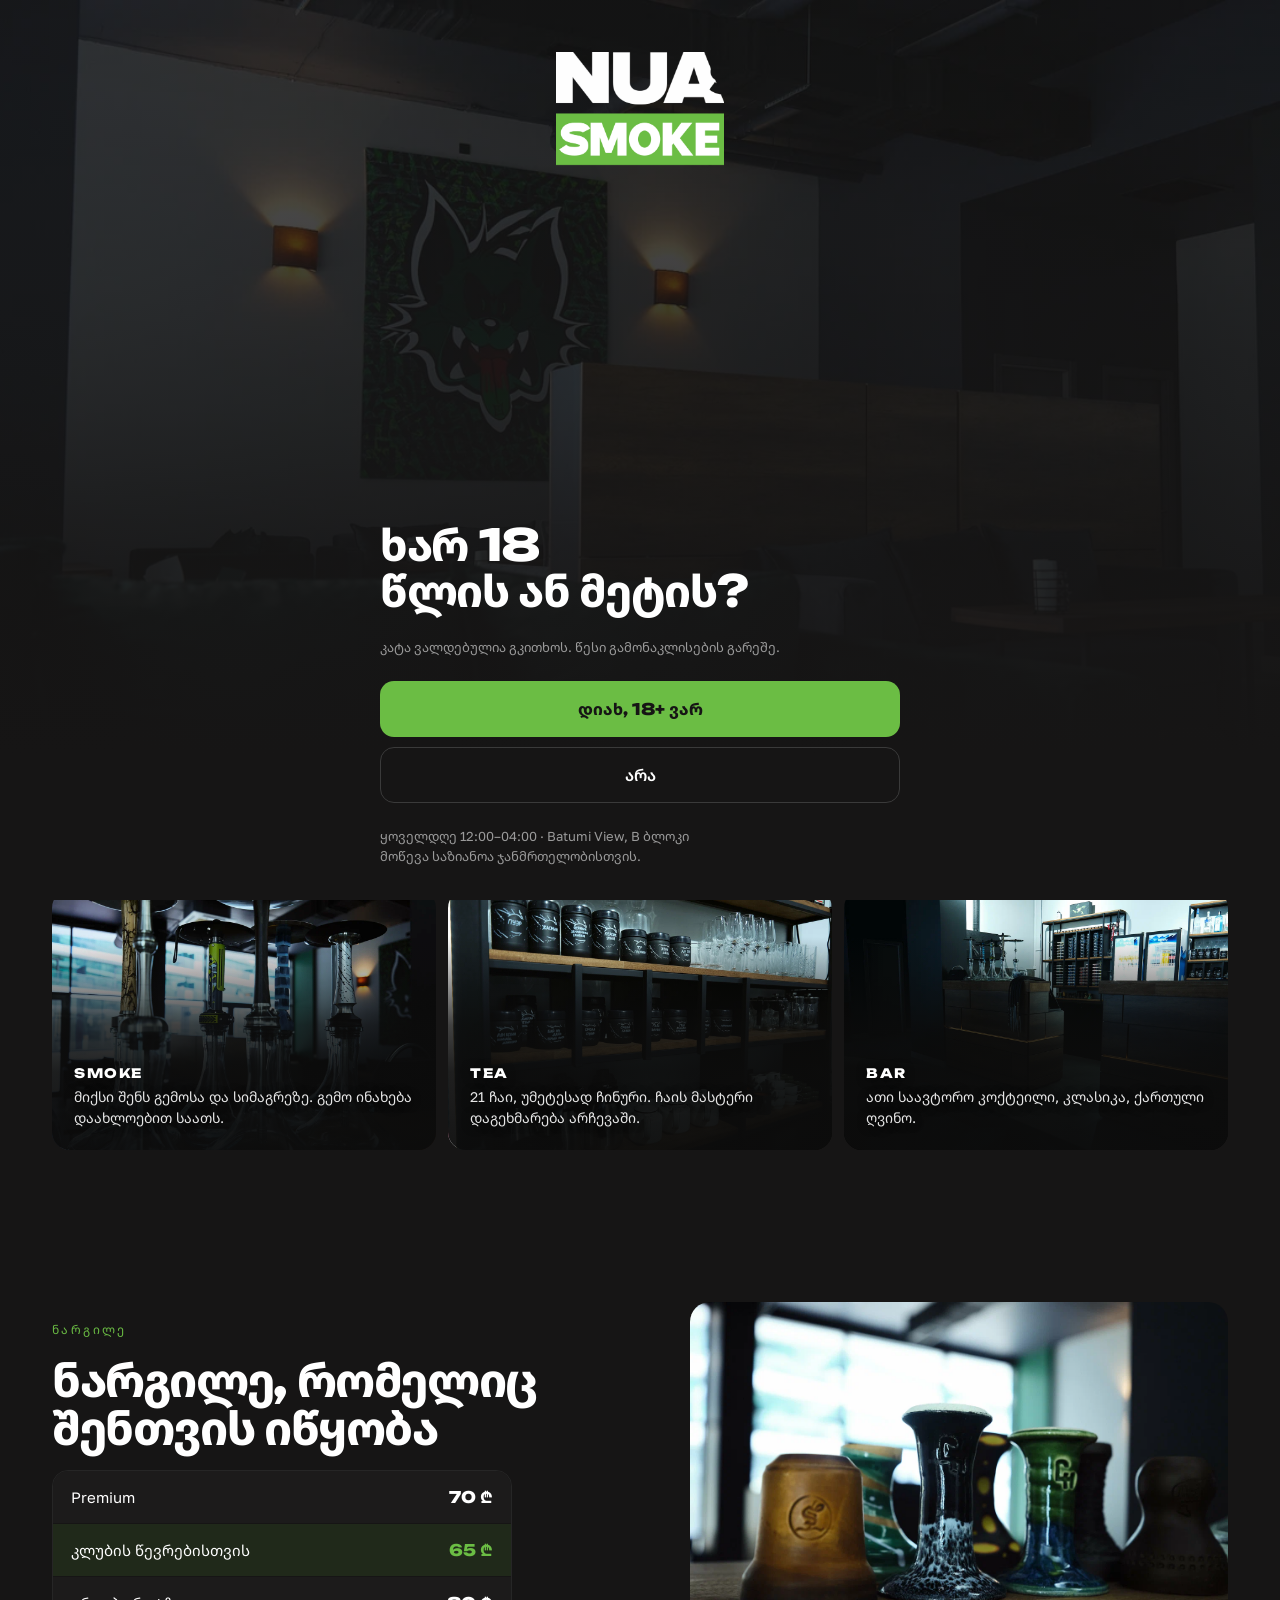
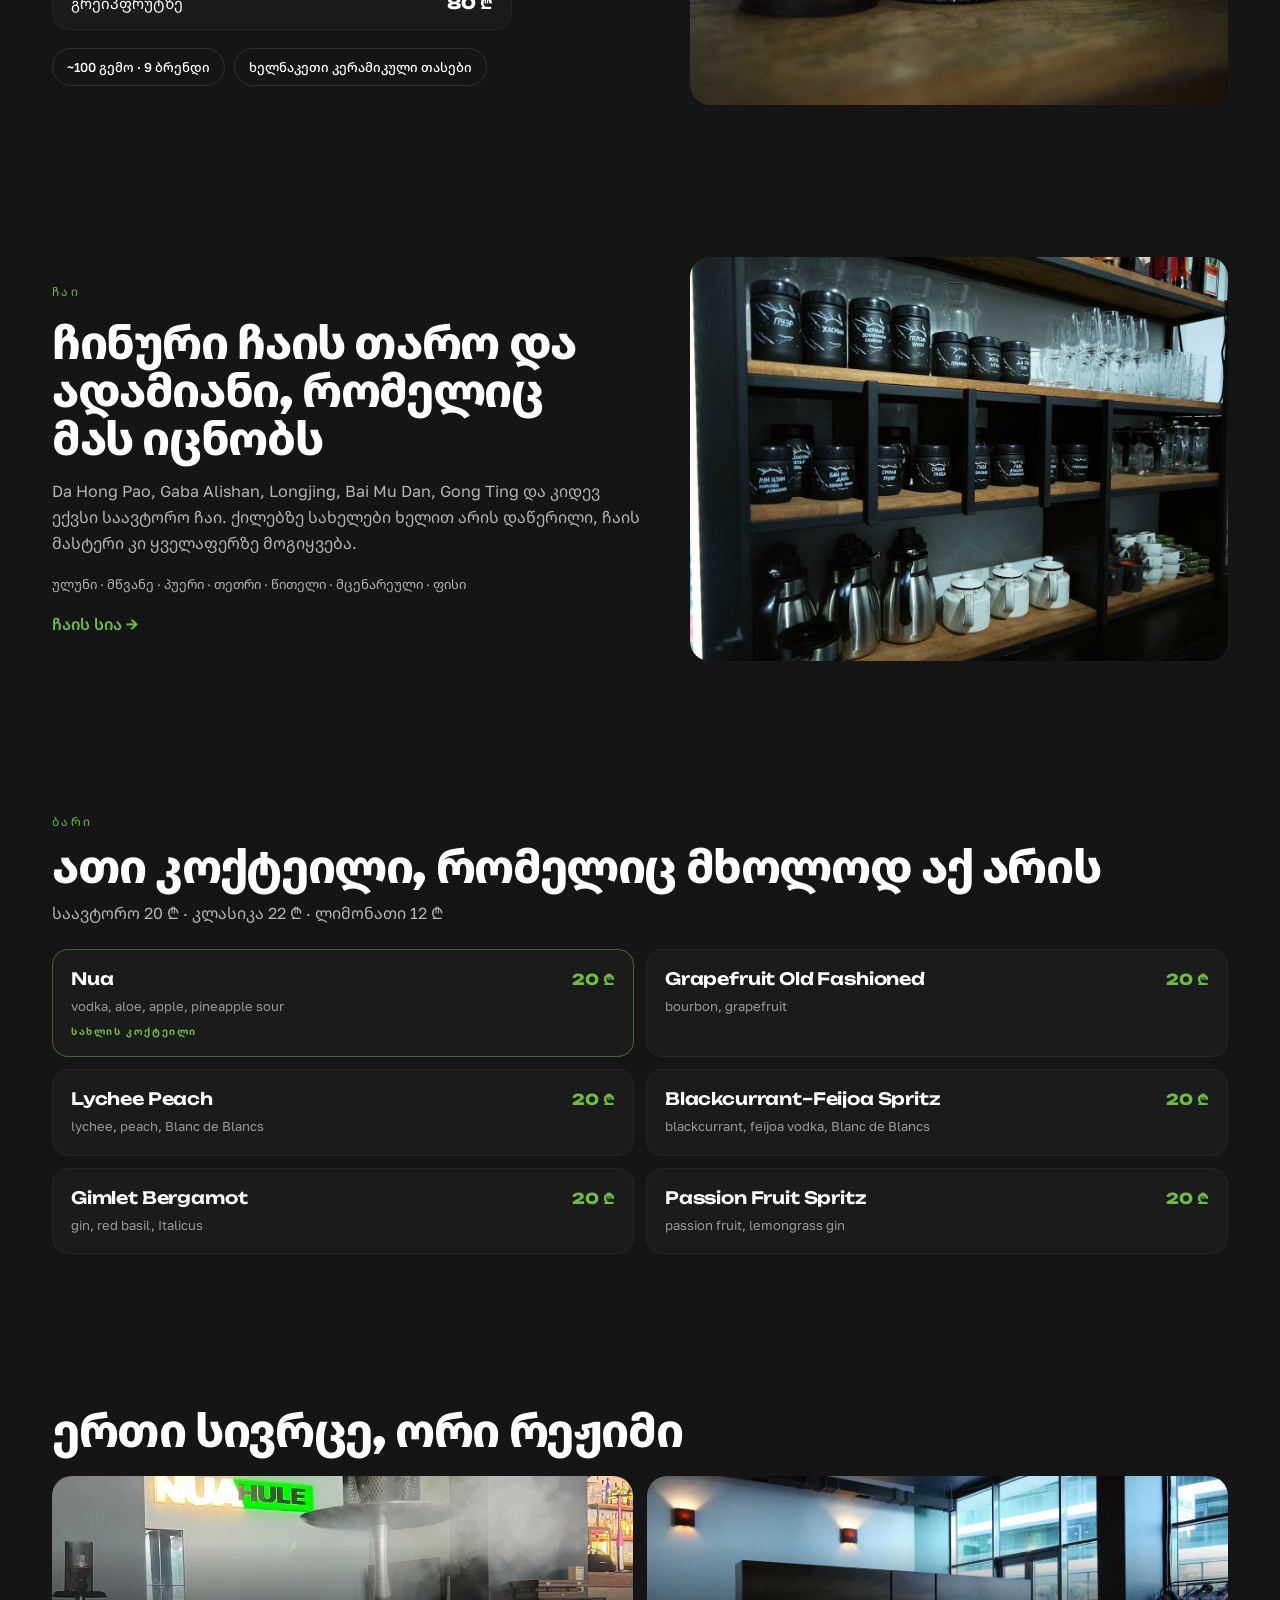
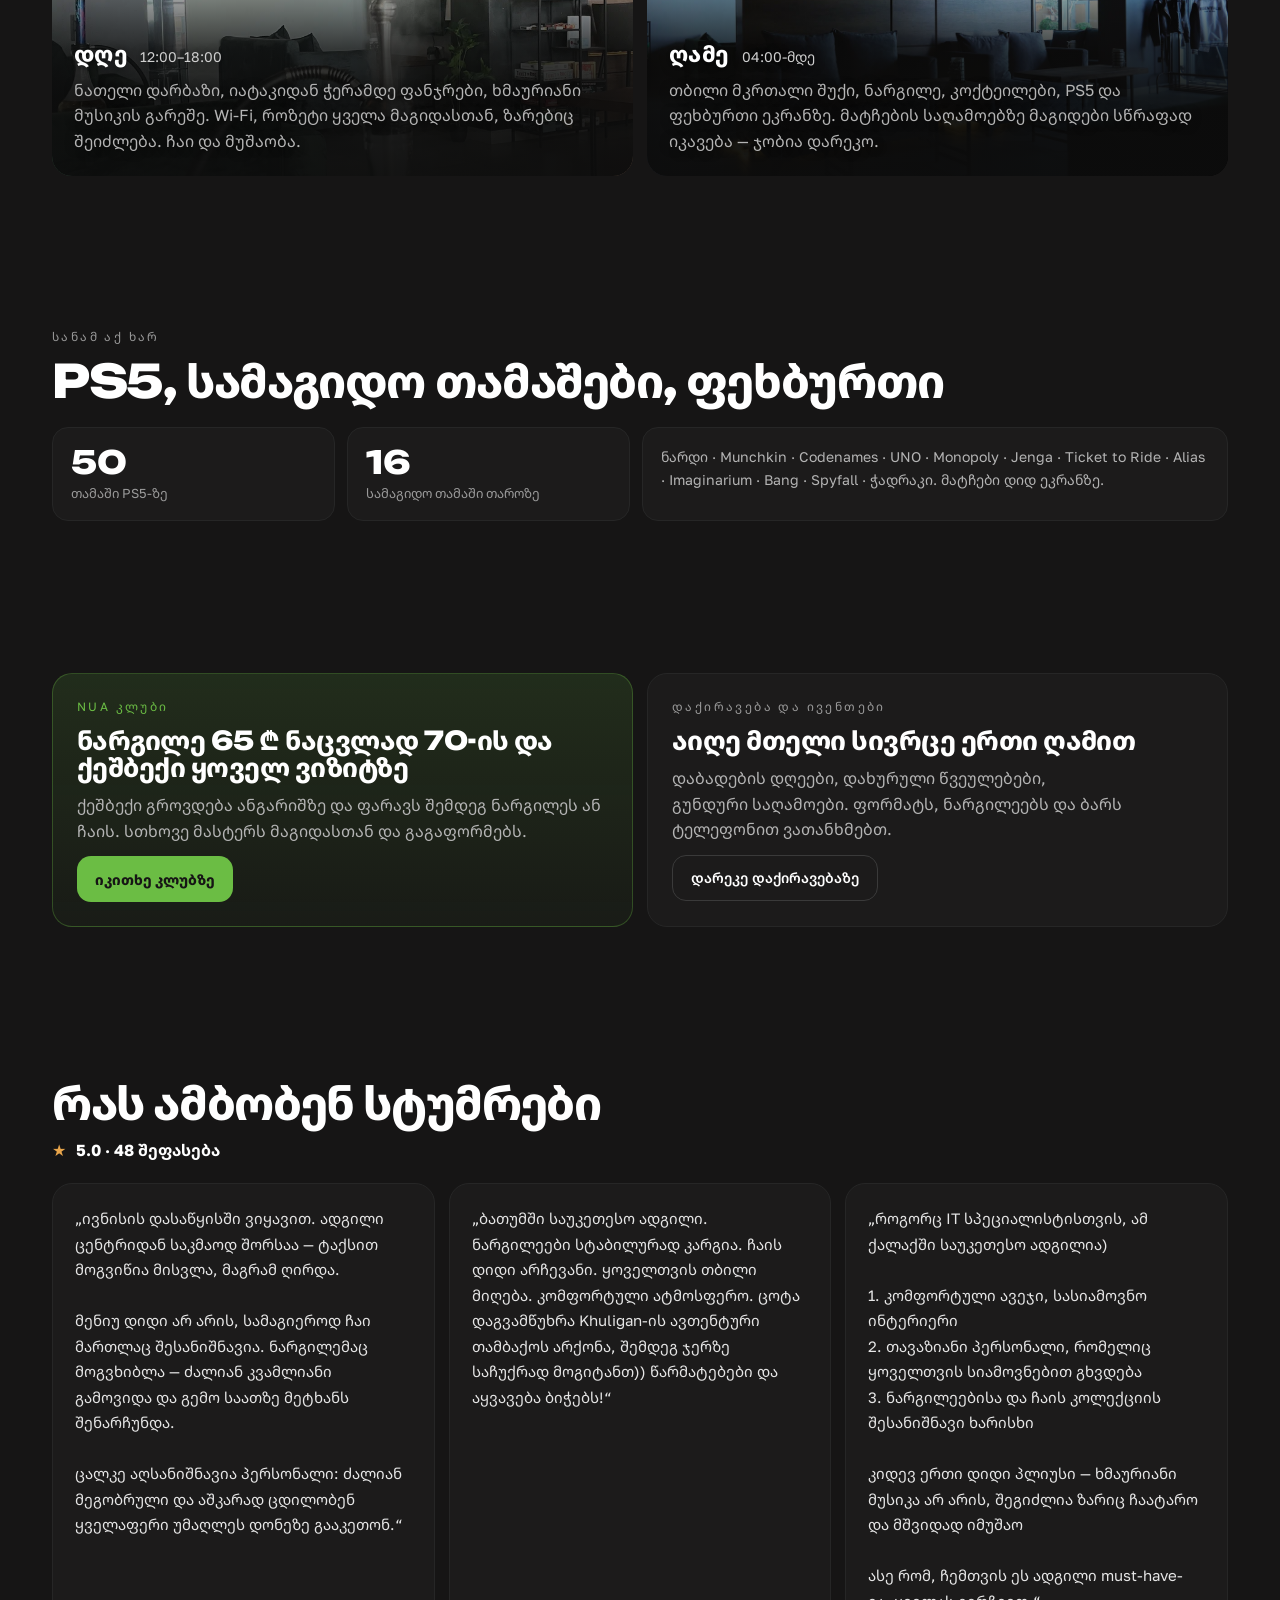
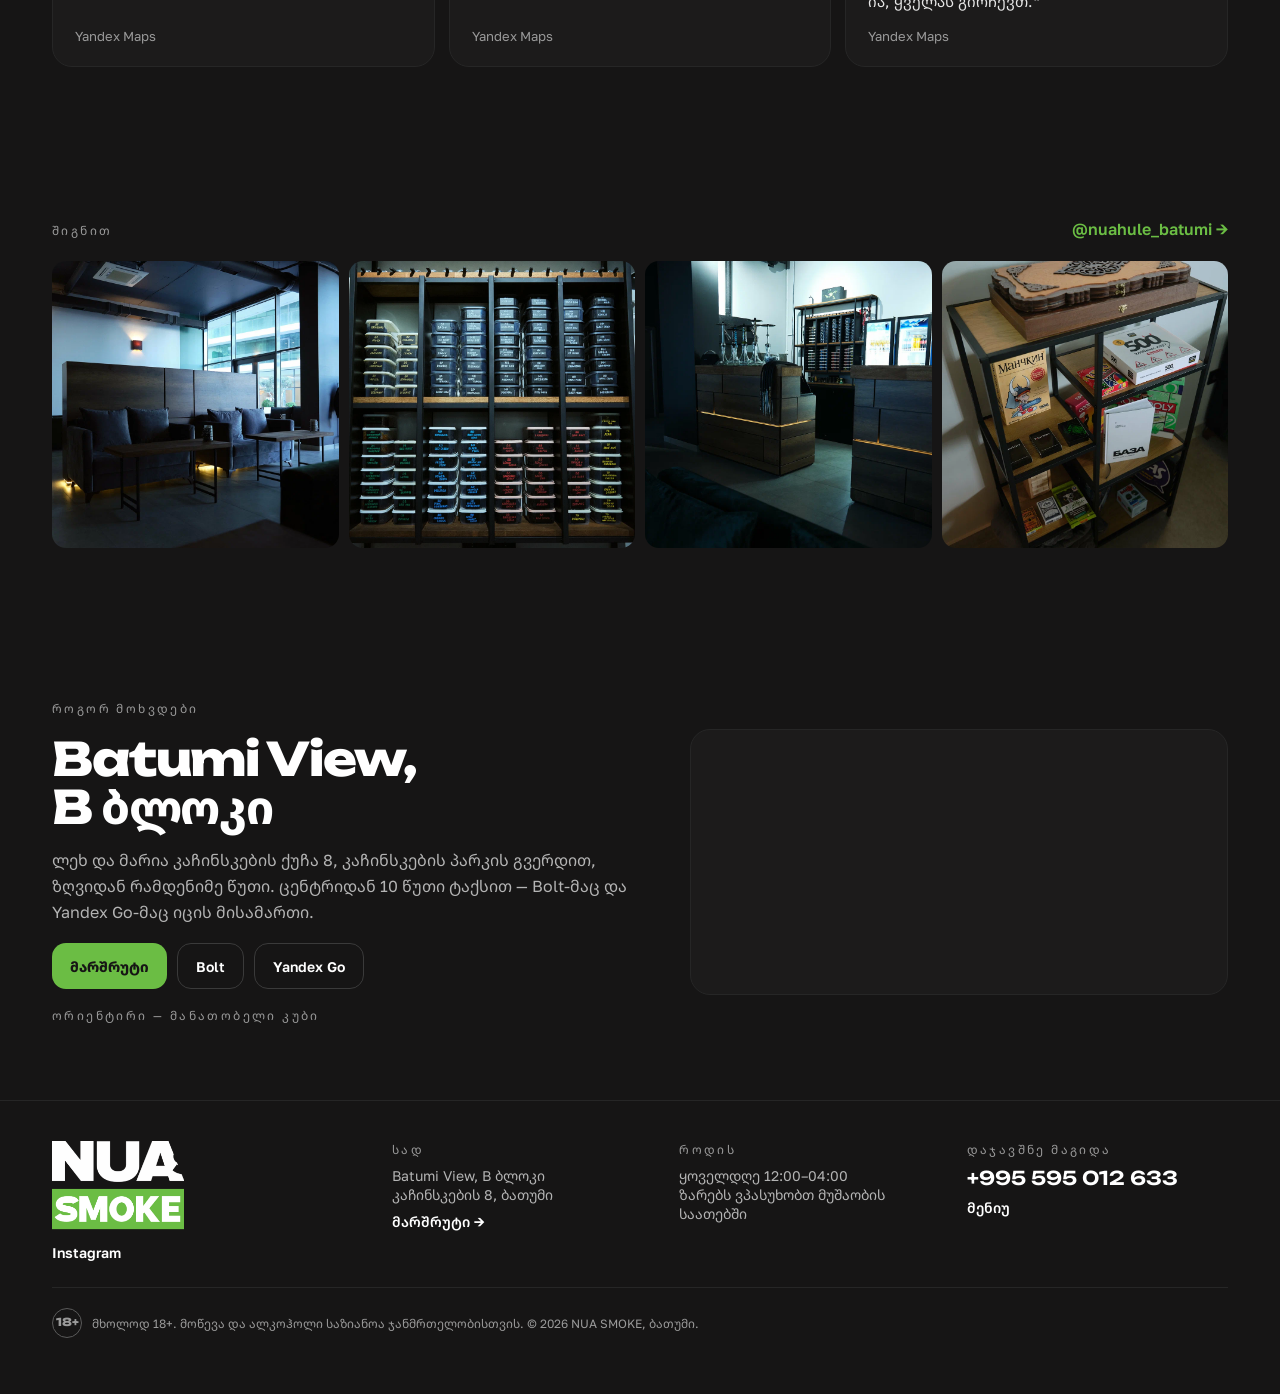
==== ka/index.html @ b9798af2 "NUA SMOKE: бриф, логотип и статический сайт - brief/: бриф для Claude Design (заведение, меню, рефер" ====
<!DOCTYPE html>
<html lang="ka">
<head>
<meta charset="utf-8">
<meta name="viewport" content="width=device-width,initial-scale=1">
<title>NUA SMOKE — ნარგილეს ლაუნჯი ბათუმში, ღიაა 4 საათამდე</title>
<meta name="description" content="ნარგილეს ლაუნჯი ბათუმში: მიქსი შენს გემოზე, 21 ჩინური ჩაი, ათი საავტორო კოქტეილი. ყოველდღე 12:00–04:00, Batumi View B ბლოკი.">
<link rel="canonical" href="https://REPLACE-WITH-YOUR-PAGES-URL/ka/">
<link rel="alternate" hreflang="en" href="https://REPLACE-WITH-YOUR-PAGES-URL/">
<link rel="alternate" hreflang="ru" href="https://REPLACE-WITH-YOUR-PAGES-URL/ru/">
<link rel="alternate" hreflang="ka" href="https://REPLACE-WITH-YOUR-PAGES-URL/ka/">
<meta property="og:title" content="NUA SMOKE — ნარგილეს ლაუნჯი ბათუმში, ღიაა 4 საათამდე">
<meta property="og:description" content="ნარგილეს ლაუნჯი ბათუმში: მიქსი შენს გემოზე, 21 ჩინური ჩაი, ათი საავტორო კოქტეილი. ყოველდღე 12:00–04:00, Batumi View B ბლოკი.">
<meta property="og:image" content="https://REPLACE-WITH-YOUR-PAGES-URL/assets/photos/01-hookahs-lineup.webp">
<meta property="og:type" content="website">
<meta name="theme-color" content="#161515">
<link rel="icon" href="../assets/logo/nua-n-monogram.svg">
<link rel="preconnect" href="https://fonts.googleapis.com">
<link rel="preconnect" href="https://fonts.gstatic.com" crossorigin>
<link href="https://fonts.googleapis.com/css2?family=Unbounded:wght@400;600;800&family=Golos+Text:wght@400;500;600;700&family=Noto+Sans+Georgian:wght@400;600;700&display=swap" rel="stylesheet">
<link rel="stylesheet" href="../assets/site.css">
</head>
<body><div class="gate" id="gate" role="dialog" aria-modal="true" aria-label="18+">
  <div class="gate__bg"><img src="../assets/photos/07-hall-cat-mascot.webp" alt=""></div>
  <div class="gate__top"><img src="../assets/logo/nua-smoke-stacked.png" alt="NUA SMOKE"></div>
  <div class="gate__in">
    <h2>ხარ 18<br>წლის ან მეტის?</h2>
    <div class="gate__note">კატა ვალდებულია გკითხოს. წესი გამონაკლისების გარეშე.</div>
    <div class="gate__btns">
      <button class="btn btn--go" id="gate-yes" type="button">დიახ, 18+ ვარ</button>
      <a class="btn btn--ghost" href="https://www.google.com/">არა</a>
    </div>
    <div class="gate__note">ყოველდღე 12:00–04:00 · Batumi View, B ბლოკი<br>მოწევა საზიანოა ჯანმრთელობისთვის.</div>
  </div>
</div><header class="hdr"><div class="hdr__in">
  <a href="#top"><img class="hdr__logo" src="../assets/logo/nua-smoke-horizontal.png" alt="NUA SMOKE"></a>
  <nav class="nav">
    <a href="#hookah">ნარგილე</a>
    <a href="#tea">ჩაი</a>
    <a href="#bar">ბარი</a>
    <a href="menu/">მენიუ</a>
    <a href="#contacts">კონტაქტი</a>
  </nav>
  <div class="row" style="gap:14px">
    <div class="lang"><a href="../" hreflang="en" class="">EN</a><a href="../ru/" hreflang="ru" class="">RU</a><a href="../ka/" hreflang="ka" class="is-on">KA</a></div>
    <a class="btn btn--go btn--sm hdr__call" href="tel:+995595012633">დარეკე და დაჯავშნე</a>
  </div>
</div></header>
<main id="top">
  <section class="hero">
    <div class="hero__media">
      <video src="../assets/video/smoke2_360p.mp4" poster="../assets/photos/01-hookahs-lineup.webp" autoplay muted loop playsinline aria-hidden="true"></video>
    </div>
    <div class="hero__in">
      <span class="badge"><span class="badge__star">★</span>5.0 Yandex Maps-სა და TripAdvisor-ზე · 48 შეფასება</span>
      <h1>სქელი კვამლი. ნამდვილი ჩაი.<br><span style="color:#6BBD44">ღიაა 4 საათამდე.</span></h1>
      <p class="hero__sub">ნარგილეს ლაუნჯი ბათუმში, ზღვიდან რამდენიმე წუთი. ყოველდღე 12:00–04:00 · Batumi View, B ბლოკი.</p>
      <div class="hero__cta">
        <a class="btn btn--go" href="tel:+995595012633">დარეკე და დაჯავშნე</a>
        <a class="tel-pill" href="tel:+995595012633">+995 595 012 633</a>
        <a class="btn btn--ghost" href="menu/">მენიუს ნახვა</a>
      </div>
    </div>
  </section>

  <section class="sect"><div class="wrap">
    <div class="sect__head"><div class="eyebrow">სამი მიზეზი, რომ ჩამოხვიდე</div></div>
    <div class="cards3">
      <a class="card-photo" href="menu/#hookah"><img src="../assets/photos/01-hookahs-lineup.webp" alt="Hookahs"><div class="card-photo__kicker">SMOKE</div><div class="card-photo__txt">მიქსი შენს გემოსა და სიმაგრეზე. გემო ინახება დაახლოებით საათს.</div></a>
      <a class="card-photo" href="menu/#tea"><img src="../assets/photos/05-tea-shelf.webp" alt="Tea shelf"><div class="card-photo__kicker">TEA</div><div class="card-photo__txt">21 ჩაი, უმეტესად ჩინური. ჩაის მასტერი დაგეხმარება არჩევაში.</div></a>
      <a class="card-photo" href="menu/#ck"><img src="../assets/photos/06-bar-counter.webp" alt="Bar"><div class="card-photo__kicker">BAR</div><div class="card-photo__txt">ათი საავტორო კოქტეილი, კლასიკა, ქართული ღვინო.</div></a>
    </div>
  </div></section>

  <section class="sect" id="hookah"><div class="wrap"><div class="split">
    <div class="stack" style="gap:18px">
      <div class="eyebrow eyebrow--green">ნარგილე</div>
      <h2>ნარგილე, რომელიც შენთვის იწყობა</h2>
      <div class="price">
        <div class="price__row"><span>Premium</span><span class="price__val">70 ₾</span></div>
        <div class="price__row price__row--hi"><span>კლუბის წევრებისთვის</span><span class="price__val">65 ₾</span></div>
        <div class="price__row"><span>გრეიპფრუტზე</span><span class="price__val">80 ₾</span></div>
      </div>
      <div class="facts"><span class="chip">~100 გემო · 9 ბრენდი</span><span class="chip">ხელნაკეთი კერამიკული თასები</span></div>
    </div>
    <div class="media"><img src="../assets/photos/04-bowls.webp" alt="Craft ceramic bowls"></div>
  </div></div></section>

  <section class="sect" id="tea"><div class="wrap"><div class="split split--flip">
    <div class="media"><img src="../assets/photos/05-tea-shelf.webp" alt="Chinese tea shelf"></div>
    <div class="stack" style="gap:18px">
      <div class="eyebrow eyebrow--green">ჩაი</div>
      <h2>ჩინური ჩაის თარო და ადამიანი, რომელიც მას იცნობს</h2>
      <p>Da Hong Pao, Gaba Alishan, Longjing, Bai Mu Dan, Gong Ting და კიდევ ექვსი საავტორო ჩაი. ქილებზე სახელები ხელით არის დაწერილი, ჩაის მასტერი კი ყველაფერზე მოგიყვება.</p>
      <div class="factline">ულუნი · მწვანე · პუერი · თეთრი · წითელი · მცენარეული · ფისი</div>
      <a href="menu/#tea" style="font-weight:600">ჩაის სია →</a>
    </div>
  </div></div></section>

  <section class="sect" id="bar"><div class="wrap">
    <div class="sect__head"><div class="eyebrow eyebrow--green">ბარი</div><h2>ათი კოქტეილი, რომელიც მხოლოდ აქ არის</h2><p>საავტორო 20 ₾ · კლასიკა 22 ₾ · ლიმონათი 12 ₾</p></div>
    <div class="cocktails">
    <div class="ck ck--hi">
      <div class="ck__top"><div class="ck__name">Nua</div><div class="ck__price">20 ₾</div></div>
      <div class="ck__mix">vodka, aloe, apple, pineapple sour</div><div class="ck__tag">სახლის კოქტეილი</div>
    </div>
    <div class="ck">
      <div class="ck__top"><div class="ck__name">Grapefruit Old Fashioned</div><div class="ck__price">20 ₾</div></div>
      <div class="ck__mix">bourbon, grapefruit</div>
    </div>
    <div class="ck">
      <div class="ck__top"><div class="ck__name">Lychee Peach</div><div class="ck__price">20 ₾</div></div>
      <div class="ck__mix">lychee, peach, Blanc de Blancs</div>
    </div>
    <div class="ck">
      <div class="ck__top"><div class="ck__name">Blackcurrant–Feijoa Spritz</div><div class="ck__price">20 ₾</div></div>
      <div class="ck__mix">blackcurrant, feijoa vodka, Blanc de Blancs</div>
    </div>
    <div class="ck">
      <div class="ck__top"><div class="ck__name">Gimlet Bergamot</div><div class="ck__price">20 ₾</div></div>
      <div class="ck__mix">gin, red basil, Italicus</div>
    </div>
    <div class="ck">
      <div class="ck__top"><div class="ck__name">Passion Fruit Spritz</div><div class="ck__price">20 ₾</div></div>
      <div class="ck__mix">passion fruit, lemongrass gin</div>
    </div></div>
  </div></section>

  <section class="sect"><div class="wrap">
    <div class="sect__head"><h2>ერთი სივრცე, ორი რეჟიმი</h2></div>
    <div class="dn">
      <div class="dn__card"><img src="../assets/photos/10-hookah-day-smoke.webp" alt="">
        <div class="dn__t"><b>დღე</b><span>12:00–18:00</span></div><p>ნათელი დარბაზი, იატაკიდან ჭერამდე ფანჯრები, ხმაურიანი მუსიკის გარეშე. Wi-Fi, როზეტი ყველა მაგიდასთან, ზარებიც შეიძლება. ჩაი და მუშაობა.</p></div>
      <div class="dn__card"><img src="../assets/photos/02-hall-sofas.webp" alt="">
        <div class="dn__t"><b>ღამე</b><span>04:00-მდე</span></div><p>თბილი მკრთალი შუქი, ნარგილე, კოქტეილები, PS5 და ფეხბურთი ეკრანზე. მატჩების საღამოებზე მაგიდები სწრაფად იკავება — ჯობია დარეკო.</p></div>
    </div>
  </div></section>

  <section class="sect"><div class="wrap">
    <div class="sect__head"><div class="eyebrow">სანამ აქ ხარ</div><h2>PS5, სამაგიდო თამაშები, ფეხბურთი</h2></div>
    <div class="stats">
      <div class="stat"><b>50</b><span>თამაში PS5-ზე</span></div>
      <div class="stat"><b>16</b><span>სამაგიდო თამაში თაროზე</span></div>
      <div class="stat" style="flex:2 1 320px"><p style="font-size:14px">ნარდი · Munchkin · Codenames · UNO · Monopoly · Jenga · Ticket to Ride · Alias · Imaginarium · Bang · Spyfall · ჭადრაკი. მატჩები დიდ ეკრანზე.</p></div>
    </div>
  </div></section>

  <section class="sect"><div class="wrap"><div class="duo">
    <div class="panel panel--green">
      <div class="eyebrow eyebrow--green">NUA კლუბი</div>
      <h3>ნარგილე 65 ₾ ნაცვლად 70-ის და ქეშბექი ყოველ ვიზიტზე</h3><p>ქეშბექი გროვდება ანგარიშზე და ფარავს შემდეგ ნარგილეს ან ჩაის. სთხოვე მასტერს მაგიდასთან და გაგაფორმებს.</p>
      <a class="btn btn--go btn--sm" href="tel:+995595012633" style="align-self:flex-start">იკითხე კლუბზე</a>
    </div>
    <div class="panel">
      <div class="eyebrow">დაქირავება და ივენთები</div>
      <h3>აიღე მთელი სივრცე ერთი ღამით</h3><p>დაბადების დღეები, დახურული წვეულებები, გუნდური საღამოები. ფორმატს, ნარგილეებს და ბარს ტელეფონით ვათანხმებთ.</p>
      <a class="btn btn--ghost btn--sm" href="tel:+995595012633" style="align-self:flex-start">დარეკე დაქირავებაზე</a>
    </div>
  </div></div></section>

  <section class="sect"><div class="wrap">
    <div class="sect__head"><h2>რას ამბობენ სტუმრები</h2>
      <div class="row"><span class="badge__star">★</span><b>5.0 · 48 შეფასება</b></div></div>
    <div class="reviews"><div class="rev"><div class="rev__txt">„ივნისის დასაწყისში ვიყავით. ადგილი ცენტრიდან საკმაოდ შორსაა — ტაქსით მოგვიწია მისვლა, მაგრამ ღირდა.<br><br>მენიუ დიდი არ არის, სამაგიეროდ ჩაი მართლაც შესანიშნავია. ნარგილემაც მოგვხიბლა — ძალიან კვამლიანი გამოვიდა და გემო საათზე მეტხანს შენარჩუნდა.<br><br>ცალკე აღსანიშნავია პერსონალი: ძალიან მეგობრული და აშკარად ცდილობენ ყველაფერი უმაღლეს დონეზე გააკეთონ.“</div><div class="rev__src">Yandex Maps</div></div><div class="rev"><div class="rev__txt">„ბათუმში საუკეთესო ადგილი. ნარგილეები სტაბილურად კარგია. ჩაის დიდი არჩევანი. ყოველთვის თბილი მიღება. კომფორტული ატმოსფერო. ცოტა დაგვამწუხრა Khuligan-ის ავთენტური თამბაქოს არქონა, შემდეგ ჯერზე საჩუქრად მოგიტანთ)) წარმატებები და აყვავება ბიჭებს!“</div><div class="rev__src">Yandex Maps</div></div><div class="rev"><div class="rev__txt">„როგორც IT სპეციალისტისთვის, ამ ქალაქში საუკეთესო ადგილია)<br><br>1. კომფორტული ავეჯი, სასიამოვნო ინტერიერი<br>2. თავაზიანი პერსონალი, რომელიც ყოველთვის სიამოვნებით გხვდება<br>3. ნარგილეებისა და ჩაის კოლექციის შესანიშნავი ხარისხი<br><br>კიდევ ერთი დიდი პლიუსი — ხმაურიანი მუსიკა არ არის, შეგიძლია ზარიც ჩაატარო და მშვიდად იმუშაო<br><br>ასე რომ, ჩემთვის ეს ადგილი must-have-ია, ყველას გირჩევთ.“</div><div class="rev__src">Yandex Maps</div></div></div>
  </div></section>

  <section class="sect"><div class="wrap">
    <div class="sect__head" style="flex-direction:row;justify-content:space-between;align-items:baseline">
      <div class="eyebrow">შიგნით</div><a href="https://instagram.com/nuahule_batumi" target="_blank" rel="noopener" style="font-weight:600">@nuahule_batumi →</a></div>
    <div class="gal">
      <img src="../assets/photos/02-hall-sofas.webp" alt=""><img src="../assets/photos/03-tobacco-shelf.webp" alt="">
      <img src="../assets/photos/06-bar-counter.webp" alt=""><img src="../assets/photos/09-games-shelf.webp" alt="">
    </div>
  </div></section>

  <section class="sect"><div class="wrap"><div class="split">
    <div class="stack" style="gap:18px">
      <div class="eyebrow">როგორ მოხვდები</div><h2>Batumi View, B ბლოკი</h2><p>ლეხ და მარია კაჩინსკების ქუჩა 8, კაჩინსკების პარკის გვერდით, ზღვიდან რამდენიმე წუთი. ცენტრიდან 10 წუთი ტაქსით — Bolt-მაც და Yandex Go-მაც იცის მისამართი.</p>
      <div class="row">
        <a class="btn btn--go btn--sm" href="https://maps.google.com/?q=Batumi+View+Block+B+Lech+and+Maria+Kaczynski+8+Batumi" target="_blank" rel="noopener">მარშრუტი</a>
        <a class="btn btn--ghost btn--sm" href="https://bolt.eu/" target="_blank" rel="noopener">Bolt</a>
        <a class="btn btn--ghost btn--sm" href="https://taxi.yandex.com/" target="_blank" rel="noopener">Yandex Go</a>
      </div>
      <div class="eyebrow">ორიენტირი — მანათობელი კუბი</div>
    </div>
    <div class="map"><iframe src="https://www.google.com/maps?q=41.6412,41.6216&z=16&output=embed" loading="lazy" title="NUA SMOKE map" referrerpolicy="no-referrer-when-downgrade"></iframe></div>
  </div></div></section>
</main>
<footer class="ftr" id="contacts"><div class="wrap">
  <div class="ftr__grid">
    <div class="stack" style="gap:14px">
      <img class="ftr__logo" src="../assets/logo/nua-smoke-stacked.png" alt="NUA SMOKE">
      <a href="https://instagram.com/nuahule_batumi" target="_blank" rel="noopener">Instagram</a>
    </div>
    <div class="stack" style="gap:8px"><div class="eyebrow">სად</div><div>Batumi View, B ბლოკი<br>კაჩინსკების 8, ბათუმი</div>
      <a href="https://maps.google.com/?q=Batumi+View+Block+B+Lech+and+Maria+Kaczynski+8+Batumi" target="_blank" rel="noopener">მარშრუტი →</a></div>
    <div class="stack" style="gap:8px"><div class="eyebrow">როდის</div><div>ყოველდღე 12:00–04:00<br>ზარებს ვპასუხობთ მუშაობის საათებში</div></div>
    <div class="stack" style="gap:8px"><div class="eyebrow">დაჯავშნე მაგიდა</div>
      <a href="tel:+995595012633" style="font-family:var(--display);font-size:19px">+995 595 012 633</a>
      <a href="menu/">მენიუ</a></div>
  </div>
  <div class="ftr__legal"><span class="pill18">18+</span><span>მხოლოდ 18+. მოწევა და ალკოჰოლი საზიანოა ჯანმრთელობისთვის. © 2026 NUA SMOKE, ბათუმი.</span></div>
</div></footer>
<nav class="callbar">
  <a class="is-go" href="tel:+995595012633">დარეკვა</a>
  <a href="menu/">მენიუ</a>
  <a href="https://maps.google.com/?q=Batumi+View+Block+B+Lech+and+Maria+Kaczynski+8+Batumi" target="_blank" rel="noopener">მარშრუტი</a>
</nav>
<script type="application/ld+json">{"@context":"https://schema.org","@type":"BarOrPub","name":"NUA SMOKE","image":"https://REPLACE-WITH-YOUR-PAGES-URL/assets/photos/01-hookahs-lineup.webp","telephone":"+995595012633","priceRange":"₾₾","currenciesAccepted":"GEL","smokingAllowed":true,"address":{"@type":"PostalAddress","streetAddress":"Lech and Maria Kaczyński St 8, Batumi View, Block B","addressLocality":"Batumi","addressCountry":"GE"},"geo":{"@type":"GeoCoordinates","latitude":41.6412,"longitude":41.6216},"openingHoursSpecification":[{"@type":"OpeningHoursSpecification","dayOfWeek":["Monday","Tuesday","Wednesday","Thursday","Friday","Saturday","Sunday"],"opens":"12:00","closes":"04:00"}],"aggregateRating":{"@type":"AggregateRating","ratingValue":"5.0","reviewCount":"48"},"sameAs":["https://instagram.com/nuahule_batumi"],"url":"https://REPLACE-WITH-YOUR-PAGES-URL/"}</script>
<script src="../assets/site.js"></script>
</body>
</html>
---- assets/site.css ----
:root{
  --bg:#161515; --bg2:#1c1b1b; --ink:#fff; --dim:#b4b4b4; --mute:#9a9a9a;
  --green:#6BBD44; --green-hi:#7ccd52; --amber:#E8A54B; --line:#262626; --line2:#3a3a3a;
  --display:'Unbounded','Noto Sans Georgian',sans-serif;
  --text:'Golos Text','Noto Sans Georgian',sans-serif;
}
*{box-sizing:border-box}
html{scroll-behavior:smooth}
body{margin:0;background:var(--bg);color:var(--ink);font-family:var(--text);-webkit-font-smoothing:antialiased;overflow-x:hidden}
body.is-locked{overflow:hidden}
img,video{display:block;max-width:100%}
a{color:var(--green);text-decoration:none}
a:hover{color:var(--green-hi)}
h1,h2,h3{margin:0;font-family:var(--display);font-weight:800;letter-spacing:-.03em;line-height:1.04;text-wrap:pretty}
h1{font-size:clamp(34px,7.4vw,78px);letter-spacing:-.035em;line-height:.99}
h2{font-size:clamp(27px,4.4vw,46px)}
h3{font-size:clamp(20px,2.4vw,26px);letter-spacing:-.02em}
p{margin:0;line-height:1.6;color:var(--dim);text-wrap:pretty}
.wrap{max-width:1240px;margin:0 auto;padding:0 18px}
.eyebrow{font-size:12px;letter-spacing:.2em;text-transform:uppercase;color:var(--mute)}
.eyebrow--green{color:var(--green)}
.sect{padding:56px 0}
.sect__head{display:flex;flex-direction:column;gap:12px;margin-bottom:22px}
.stack{display:flex;flex-direction:column}
.row{display:flex;align-items:center;gap:10px;flex-wrap:wrap}
.btn{display:inline-flex;align-items:center;justify-content:center;gap:10px;height:54px;padding:0 24px;border:0;border-radius:14px;
  font-family:var(--display);font-weight:800;font-size:15px;white-space:nowrap;cursor:pointer;transition:background .15s,border-color .15s}
.btn--go{background:var(--green);color:#161515}
.btn--go:hover{background:var(--green-hi);color:#161515}
.btn--ghost{background:transparent;border:1px solid var(--line2);color:#fff;font-family:var(--text);font-weight:600;font-size:15px}
.btn--ghost:hover{border-color:var(--mute);color:#fff}
.btn--sm{height:46px;font-size:14px;padding:0 18px}

/* header */
.hdr{position:sticky;top:0;z-index:40;background:rgba(22,21,21,.92);backdrop-filter:blur(14px);border-bottom:1px solid rgba(255,255,255,.07)}
.hdr__in{display:flex;align-items:center;justify-content:space-between;gap:18px;padding:13px 18px;max-width:1240px;margin:0 auto}
.hdr__logo{height:24px;width:auto}
.nav{display:none;gap:22px;font-size:15px;font-weight:600}
.nav a{color:#fff}
.nav a:hover{color:var(--green)}
.lang{display:flex;gap:10px;font-size:12px;font-weight:600;letter-spacing:.08em}
.lang a{color:var(--mute)}
.lang a.is-on{color:#fff}
.hdr__call{display:none}

/* hero */
.hero{position:relative;min-height:78vh;display:flex;align-items:flex-end;overflow:hidden}
.hero__media,.hero__media video,.hero__media img{position:absolute;inset:0;width:100%;height:100%;object-fit:cover}
.hero__media::after{content:"";position:absolute;inset:0;z-index:1;pointer-events:none;
  background:linear-gradient(180deg,rgba(22,21,21,.55) 0%,rgba(22,21,21,.25) 38%,rgba(22,21,21,.92) 88%,#161515 100%)}
.hero__in{position:relative;z-index:2;display:flex;flex-direction:column;gap:18px;padding:120px 18px 44px;max-width:1240px;margin:0 auto;width:100%}
.hero__sub{font-size:clamp(15px,1.4vw,18px);color:#c4c4c4;max-width:56ch;line-height:1.55}
.badge{display:inline-flex;align-items:center;gap:8px;align-self:flex-start;padding:7px 13px;border-radius:999px;
  background:rgba(22,21,21,.72);border:1px solid rgba(255,255,255,.16);font-size:12px;font-weight:600;letter-spacing:.02em}
.badge__star{color:var(--amber)}
.hero__cta{display:flex;flex-wrap:wrap;gap:10px}
.tel-pill{display:inline-flex;align-items:center;justify-content:center;height:54px;padding:0 20px;border-radius:14px;border:1px solid var(--line2);
  color:#fff;font-family:var(--display);font-weight:600;font-size:14px;white-space:nowrap}
.tel-pill:hover{color:#fff;border-color:var(--mute)}

/* entry cards */
.cards3{display:grid;gap:12px;grid-template-columns:1fr}
.card-photo{position:relative;min-height:170px;border-radius:18px;overflow:hidden;display:flex;flex-direction:column;justify-content:flex-end;padding:18px;color:#fff}
.card-photo img{position:absolute;inset:0;z-index:0;width:100%;height:100%;object-fit:cover}
.card-photo::after{content:"";position:absolute;inset:0;z-index:1;pointer-events:none;background:linear-gradient(to top,
  rgba(12,12,12,.96) 0%,rgba(12,12,12,.92) 30%,rgba(12,12,12,.78) 48%,rgba(12,12,12,.42) 64%,rgba(12,12,12,0) 82%)}
.card-photo>*{position:relative;z-index:3}
.card-photo__kicker{font-family:var(--display);font-weight:800;font-size:13px;letter-spacing:.12em;text-shadow:0 1px 10px rgba(0,0,0,.7)}
.card-photo__txt{font-size:14px;line-height:1.45;color:#e6e6e6;margin-top:6px;text-shadow:0 1px 10px rgba(0,0,0,.7)}

/* split blocks */
.split{display:grid;gap:28px;grid-template-columns:1fr;align-items:center}
.media{border-radius:20px;overflow:hidden;background:var(--bg2)}
.media img{width:100%;height:100%;object-fit:cover;aspect-ratio:4/3}
.price{display:flex;flex-direction:column;gap:1px;border:1px solid var(--line);border-radius:16px;overflow:hidden;max-width:460px}
.price__row{display:flex;align-items:center;justify-content:space-between;gap:16px;padding:15px 18px;background:var(--bg2);font-size:15px}
.price__row--hi{background:rgba(107,189,68,.12)}
.price__val{font-family:var(--display);font-weight:800;font-size:16px;white-space:nowrap}
.price__row--hi .price__val{color:var(--green)}
.factline{font-size:13px;line-height:1.6;color:var(--dim);white-space:nowrap;overflow-x:auto}
.facts{display:flex;flex-wrap:wrap;gap:9px}
.chip{padding:9px 14px;border-radius:999px;border:1px solid #2f2f2f;font-size:13px;font-weight:500;white-space:nowrap}

/* bar */
.cocktails{display:grid;gap:12px;grid-template-columns:1fr}
.ck{border-radius:16px;background:var(--bg2);border:1px solid var(--line);padding:18px;display:flex;flex-direction:column;gap:8px}
.ck--hi{border-color:rgba(107,189,68,.45)}
.ck__top{display:flex;align-items:baseline;justify-content:space-between;gap:14px}
.ck__name{font-family:var(--display);font-weight:600;font-size:17px;letter-spacing:-.01em}
.ck__price{font-family:var(--display);font-weight:800;font-size:15px;color:var(--green)}
.ck__mix{font-size:13px;line-height:1.5;color:var(--mute)}
.ck__tag{font-size:10px;letter-spacing:.16em;text-transform:uppercase;color:var(--green);font-weight:700}

/* day / night */
.dn{display:grid;gap:14px;grid-template-columns:1fr}
.dn__card{position:relative;min-height:300px;border-radius:20px;overflow:hidden;display:flex;flex-direction:column;justify-content:flex-end;gap:10px;padding:22px}
.dn__card img{position:absolute;inset:0;z-index:0;width:100%;height:100%;object-fit:cover}
.dn__card::after{content:"";position:absolute;inset:0;z-index:1;pointer-events:none;background:linear-gradient(to top,
  rgba(12,12,12,.96) 0%,rgba(12,12,12,.92) 26%,rgba(12,12,12,.78) 42%,rgba(12,12,12,.42) 58%,rgba(12,12,12,0) 78%)}
.dn__t b,.dn__t span,.dn__card p{text-shadow:0 1px 10px rgba(0,0,0,.7)}
.dn__card>*{position:relative;z-index:3}
.dn__t{display:flex;align-items:baseline;gap:12px}
.dn__t b{font-family:var(--display);font-weight:800;font-size:22px;letter-spacing:.02em}
.dn__t span{font-size:14px;color:#cfcfcf}

/* stats */
.stats{display:flex;gap:12px;flex-wrap:wrap}
.stat{flex:1 1 150px;border-radius:16px;background:var(--bg2);border:1px solid var(--line);padding:18px}
.stat b{display:block;font-family:var(--display);font-weight:800;font-size:32px;line-height:1}
.stat span{display:block;margin-top:6px;font-size:13px;color:var(--mute)}

/* club + rent */
.duo{display:grid;gap:14px;grid-template-columns:1fr}
.panel{border-radius:20px;background:var(--bg2);border:1px solid var(--line);padding:24px;display:flex;flex-direction:column;gap:12px}
.panel--green{background:linear-gradient(180deg,rgba(107,189,68,.14),rgba(107,189,68,.04));border-color:rgba(107,189,68,.3)}

/* reviews */
.reviews{display:grid;gap:14px;grid-template-columns:1fr}
.rev{border-radius:20px;background:var(--bg2);border:1px solid var(--line);padding:22px;display:flex;flex-direction:column;gap:14px}
.rev__txt{font-size:14px;line-height:1.65;color:#e6e6e6}
.rev__src{margin-top:auto;font-size:13px;color:var(--mute)}

/* gallery */
.gal{display:grid;gap:10px;grid-template-columns:repeat(2,1fr)}
.gal img{width:100%;height:100%;aspect-ratio:1/1;object-fit:cover;border-radius:14px}

/* location */
.map{position:relative;border-radius:20px;overflow:hidden;border:1px solid var(--line);min-height:260px;background:var(--bg2)}
.map iframe{width:100%;height:100%;min-height:260px;border:0;filter:grayscale(.3) contrast(1.05) brightness(.85)}

/* footer */
.ftr{border-top:1px solid var(--line);padding:40px 0 120px;font-size:14px;color:var(--dim)}
.ftr__grid{display:grid;gap:26px;grid-template-columns:1fr}
.ftr__logo{width:132px;height:auto}
.ftr a{color:#fff;font-weight:600}
.ftr a:hover{color:var(--green)}
.ftr__legal{display:flex;align-items:center;gap:10px;margin-top:26px;padding-top:20px;border-top:1px solid var(--line);font-size:12px;color:var(--mute);line-height:1.45}
.pill18{display:inline-flex;align-items:center;justify-content:center;min-width:30px;height:30px;border-radius:50%;border:1.5px solid #5A5A5A;
  font-family:var(--display);font-weight:800;font-size:11px;color:var(--mute)}

/* sticky mobile bar */
.callbar{position:fixed;left:0;right:0;bottom:0;z-index:45;display:grid;grid-template-columns:1.3fr 1fr 1fr;gap:8px;padding:10px 12px 14px;
  background:rgba(18,17,17,.94);backdrop-filter:blur(14px);border-top:1px solid var(--line)}
.callbar a{display:flex;align-items:center;justify-content:center;height:52px;border-radius:13px;font-weight:700;font-size:14px;
  border:1px solid var(--line2);color:#fff;font-family:var(--text)}
.callbar a.is-go{background:var(--green);border-color:var(--green);color:#161515;font-family:var(--display);font-weight:800}

/* age gate */
.gate{position:fixed;inset:0;z-index:90;display:none;flex-direction:column;justify-content:space-between;padding:52px 22px 34px;
  background:var(--bg);overflow:hidden}
.gate.is-on{display:flex}
.gate__bg{position:absolute;inset:0}
.gate__bg img{width:100%;height:100%;object-fit:cover;object-position:32% 40%}
.gate__bg::after{content:"";position:absolute;inset:0;background:linear-gradient(180deg,rgba(22,21,21,.72) 0%,rgba(22,21,21,.86) 46%,#161515 84%)}
.gate__in{position:relative;z-index:2;display:flex;flex-direction:column;gap:24px;max-width:520px;margin:0 auto;width:100%}
.gate__top{position:relative;z-index:2;display:flex;justify-content:center}
.gate__top img{width:168px}
.gate h2{font-size:clamp(30px,8vw,44px)}
.gate__note{font-size:13px;line-height:1.5;color:var(--mute)}
.gate__btns{display:flex;flex-direction:column;gap:10px}
.gate__btns .btn{height:56px;font-size:16px}

/* menu page */
.mhead{padding:26px 0 10px}
.wifi{display:flex;align-items:center;justify-content:space-between;gap:14px;border-radius:16px;background:var(--bg2);border:1px solid var(--line);padding:16px 18px}
.wifi__k{font-size:12px;letter-spacing:.16em;text-transform:uppercase;color:var(--mute)}
.wifi__v{font-family:var(--display);font-weight:800;font-size:16px}
.wifi__p{font-size:13px;color:var(--dim)}
.search{display:flex;align-items:center;gap:10px;border-radius:14px;background:var(--bg2);border:1px solid var(--line);padding:0 16px;height:50px;margin-top:12px}
.search input{flex:1;background:transparent;border:0;outline:none;color:#fff;font-family:var(--text);font-size:15px}
.search input::placeholder{color:var(--mute)}
.tabs{position:sticky;top:50px;z-index:30;display:flex;gap:8px;overflow-x:auto;padding:12px 18px;margin:0 -18px;
  background:rgba(22,21,21,.94);backdrop-filter:blur(12px);border-bottom:1px solid var(--line);scrollbar-width:none}
.tabs::-webkit-scrollbar{display:none}
.tabs a{flex:0 0 auto;padding:9px 14px;border-radius:999px;border:1px solid #2f2f2f;color:#fff;font-size:13px;font-weight:600;white-space:nowrap}
.tabs a.is-on{background:#fff;border-color:#fff;color:#161515}
.mcat{padding:34px 0 8px;scroll-margin-top:120px}
.mcat h2{font-size:clamp(24px,3.4vw,34px);margin-bottom:14px}
.mgroup{margin-top:20px}
.mgroup__t{font-size:12px;letter-spacing:.16em;text-transform:uppercase;color:var(--green);margin-bottom:8px}
.items{display:grid;gap:0;grid-template-columns:1fr}
.item{display:flex;align-items:baseline;gap:12px;padding:11px 0;border-bottom:1px solid #201f1f}
.item__n{font-size:15px;font-weight:600}
.item__m{font-size:13px;color:var(--mute);line-height:1.45}
.item__p{margin-left:auto;font-family:var(--display);font-weight:700;font-size:14px;white-space:nowrap}
.item.is-hidden{display:none}
.tags{display:flex;flex-wrap:wrap;gap:8px;margin-top:10px}
.tag{padding:7px 12px;border-radius:999px;border:1px solid rgba(232,165,75,.4);color:var(--amber);font-size:12px}
.mfoot{margin-top:34px;padding:28px 0 40px;border-top:1px solid var(--line);display:flex;flex-direction:column;gap:12px}
.noresult{padding:18px 0;font-size:15px;color:var(--dim);display:none}
.noresult.is-on{display:block}

@media (min-width:720px){
  .wrap,.hdr__in,.hero__in{padding-left:32px;padding-right:32px}
  .sect{padding:76px 0}
  .cards3{grid-template-columns:repeat(3,1fr)}
  .card-photo{min-height:260px;padding:22px}
  .cocktails{grid-template-columns:repeat(2,1fr)}
  .dn{grid-template-columns:1fr 1fr}
  .duo{grid-template-columns:1fr 1fr}
  .reviews{grid-template-columns:repeat(3,1fr)}
  .gal{grid-template-columns:repeat(4,1fr)}
  .split{grid-template-columns:1.05fr .95fr;gap:44px}
  .split--flip .media{order:2}
  .ftr__grid{grid-template-columns:1.2fr 1fr 1fr 1fr}
  .items{grid-template-columns:1fr 1fr;column-gap:44px}
  .tabs{top:51px}
}
@media (min-width:980px){
  .nav{display:flex}
  .hdr__call{display:inline-flex}
  .callbar{display:none}
  .ftr{padding-bottom:56px}
  .rev__txt{font-size:15px;line-height:1.7}
  .tabs{position:static;margin:0;padding:14px 0;background:none;border:0}
}
@media (prefers-reduced-motion:reduce){*{animation:none!important;transition:none!important;scroll-behavior:auto!important}}

@media (max-height:640px) and (max-width:979px){
  .hero{min-height:0}
  .hero__in{padding-top:96px;padding-bottom:96px}
}
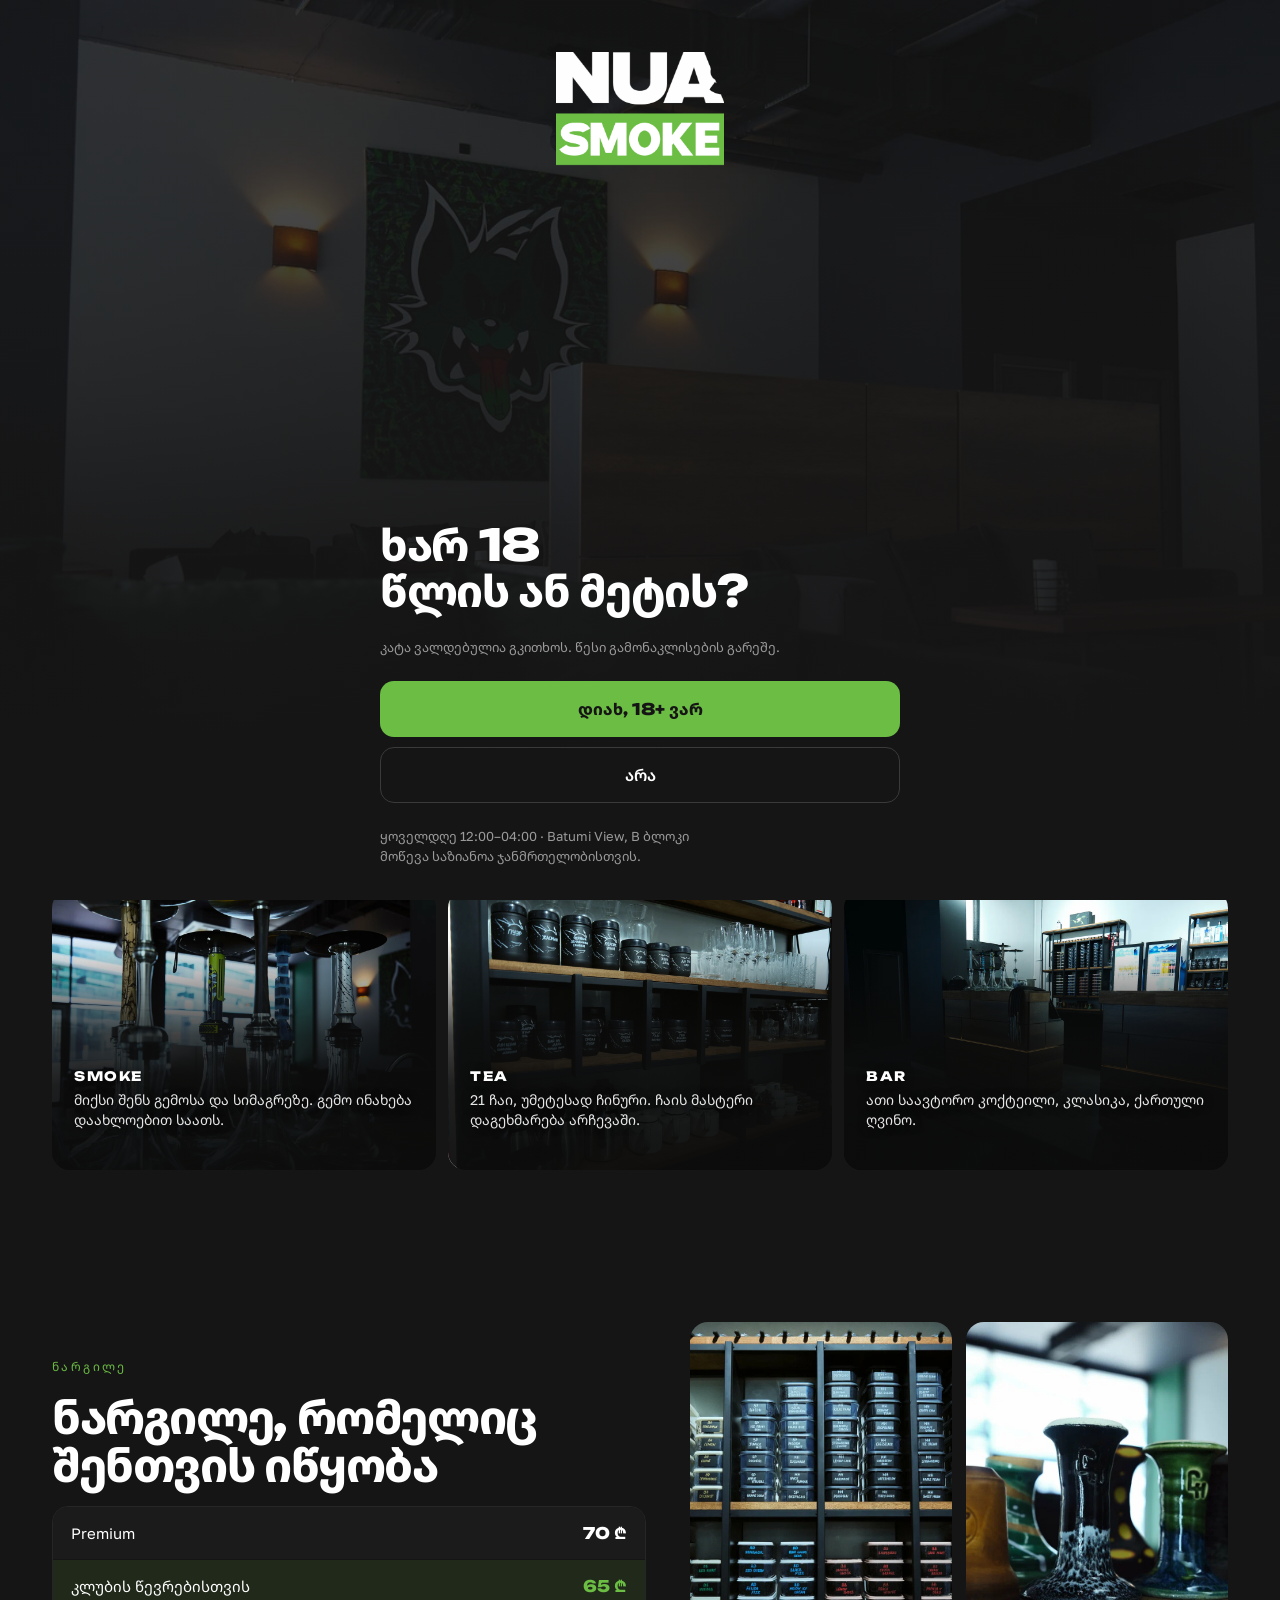
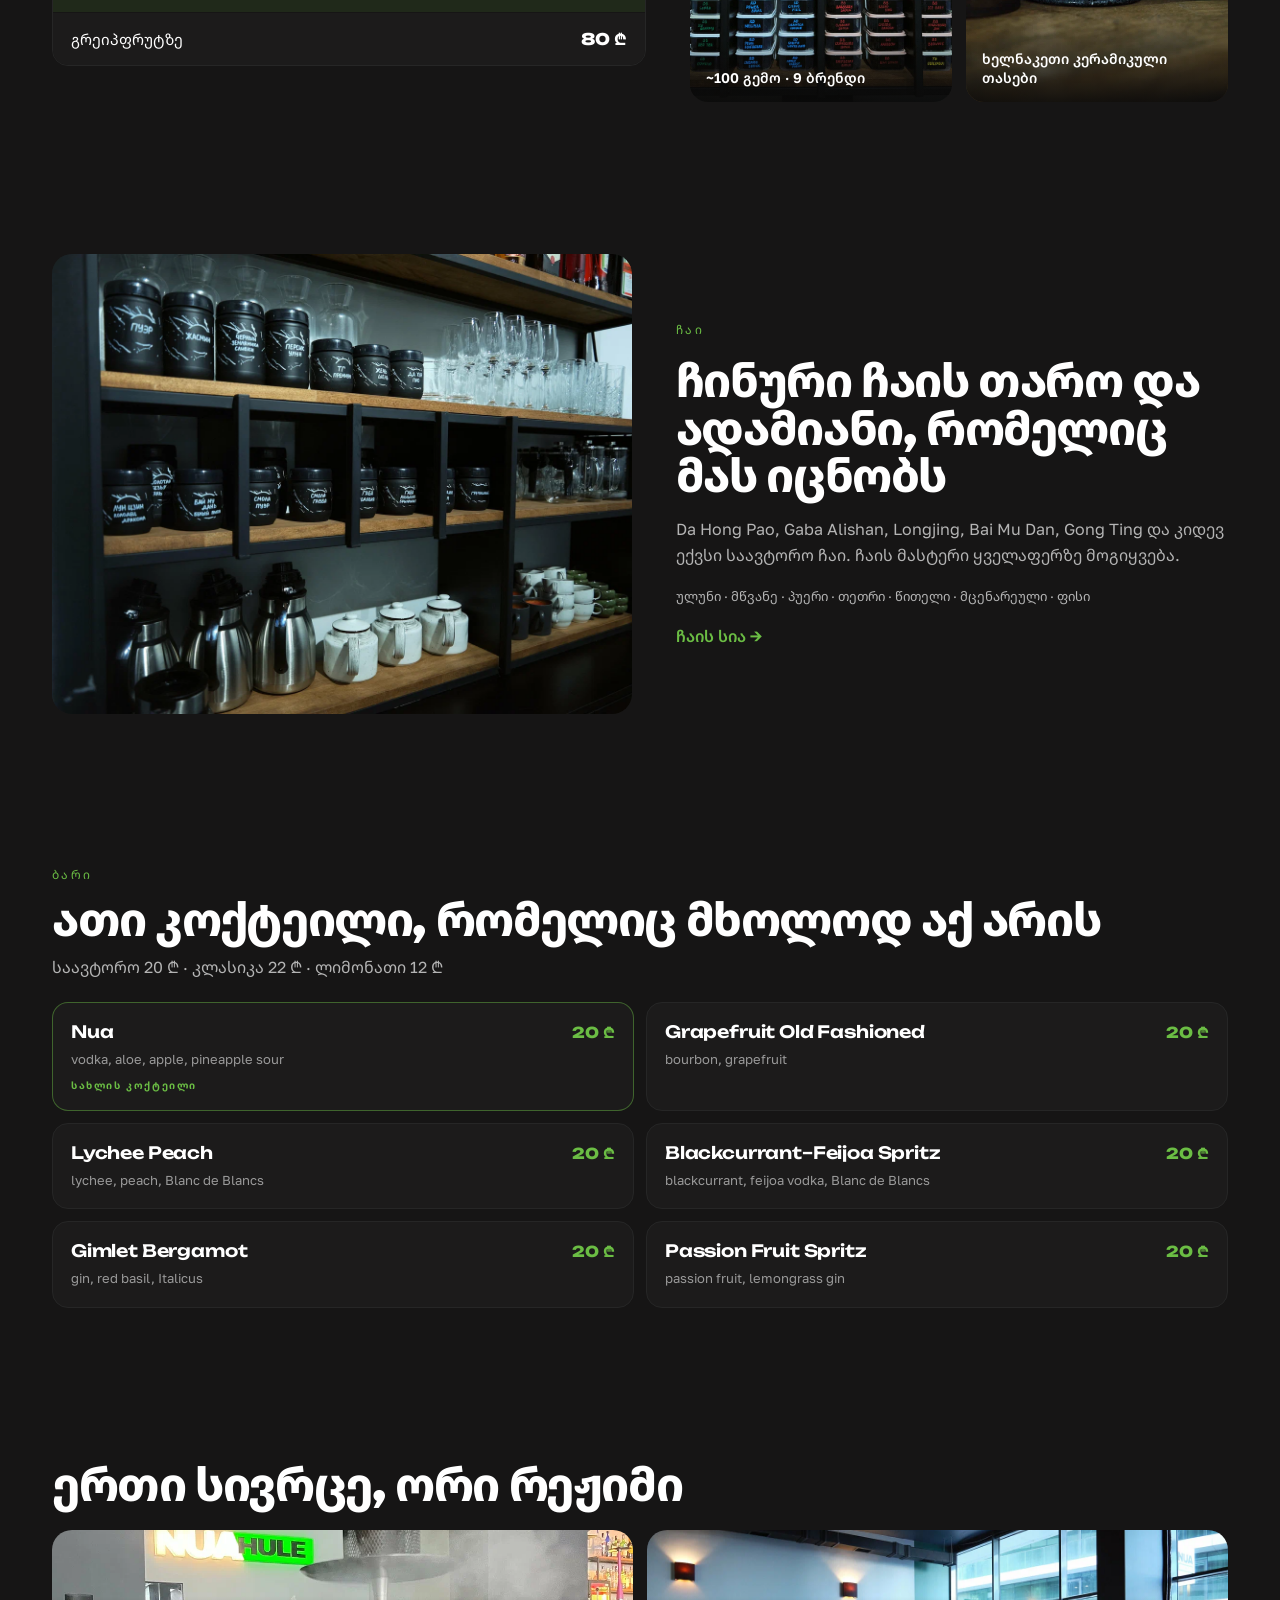
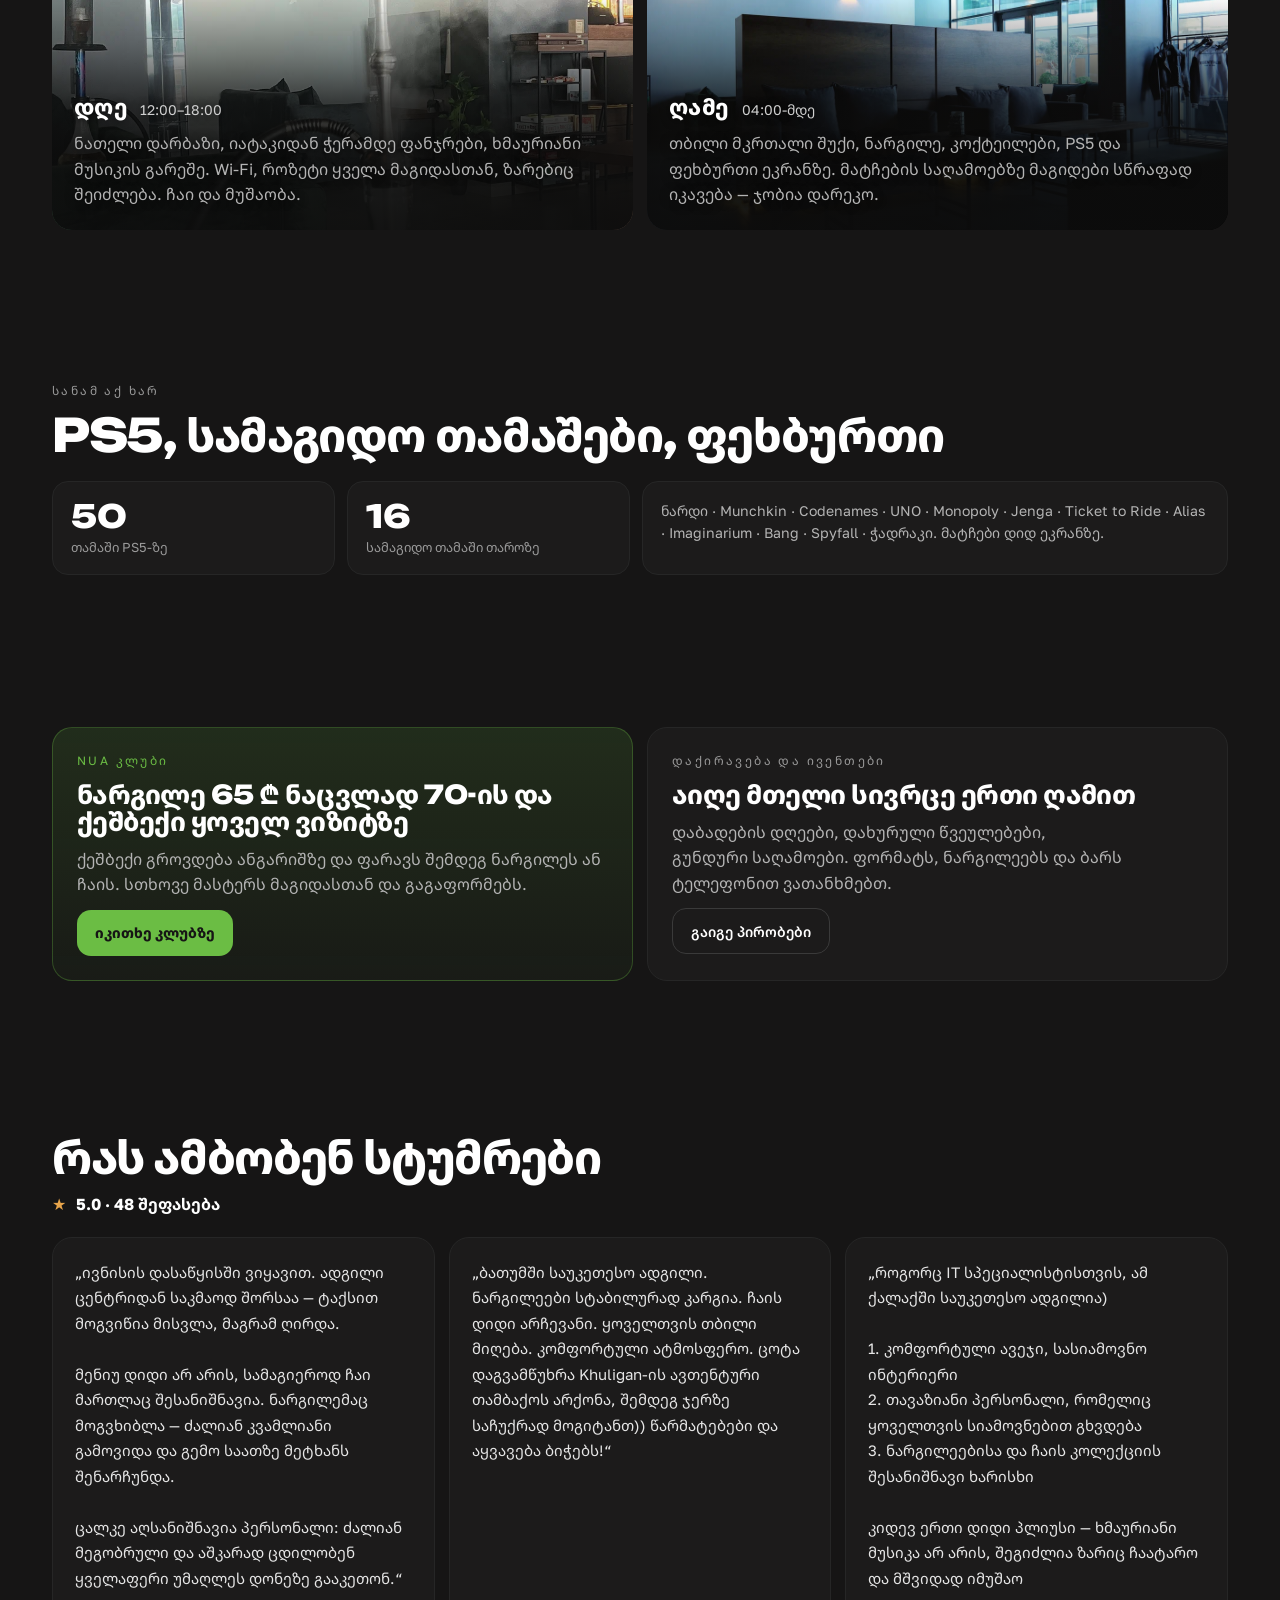
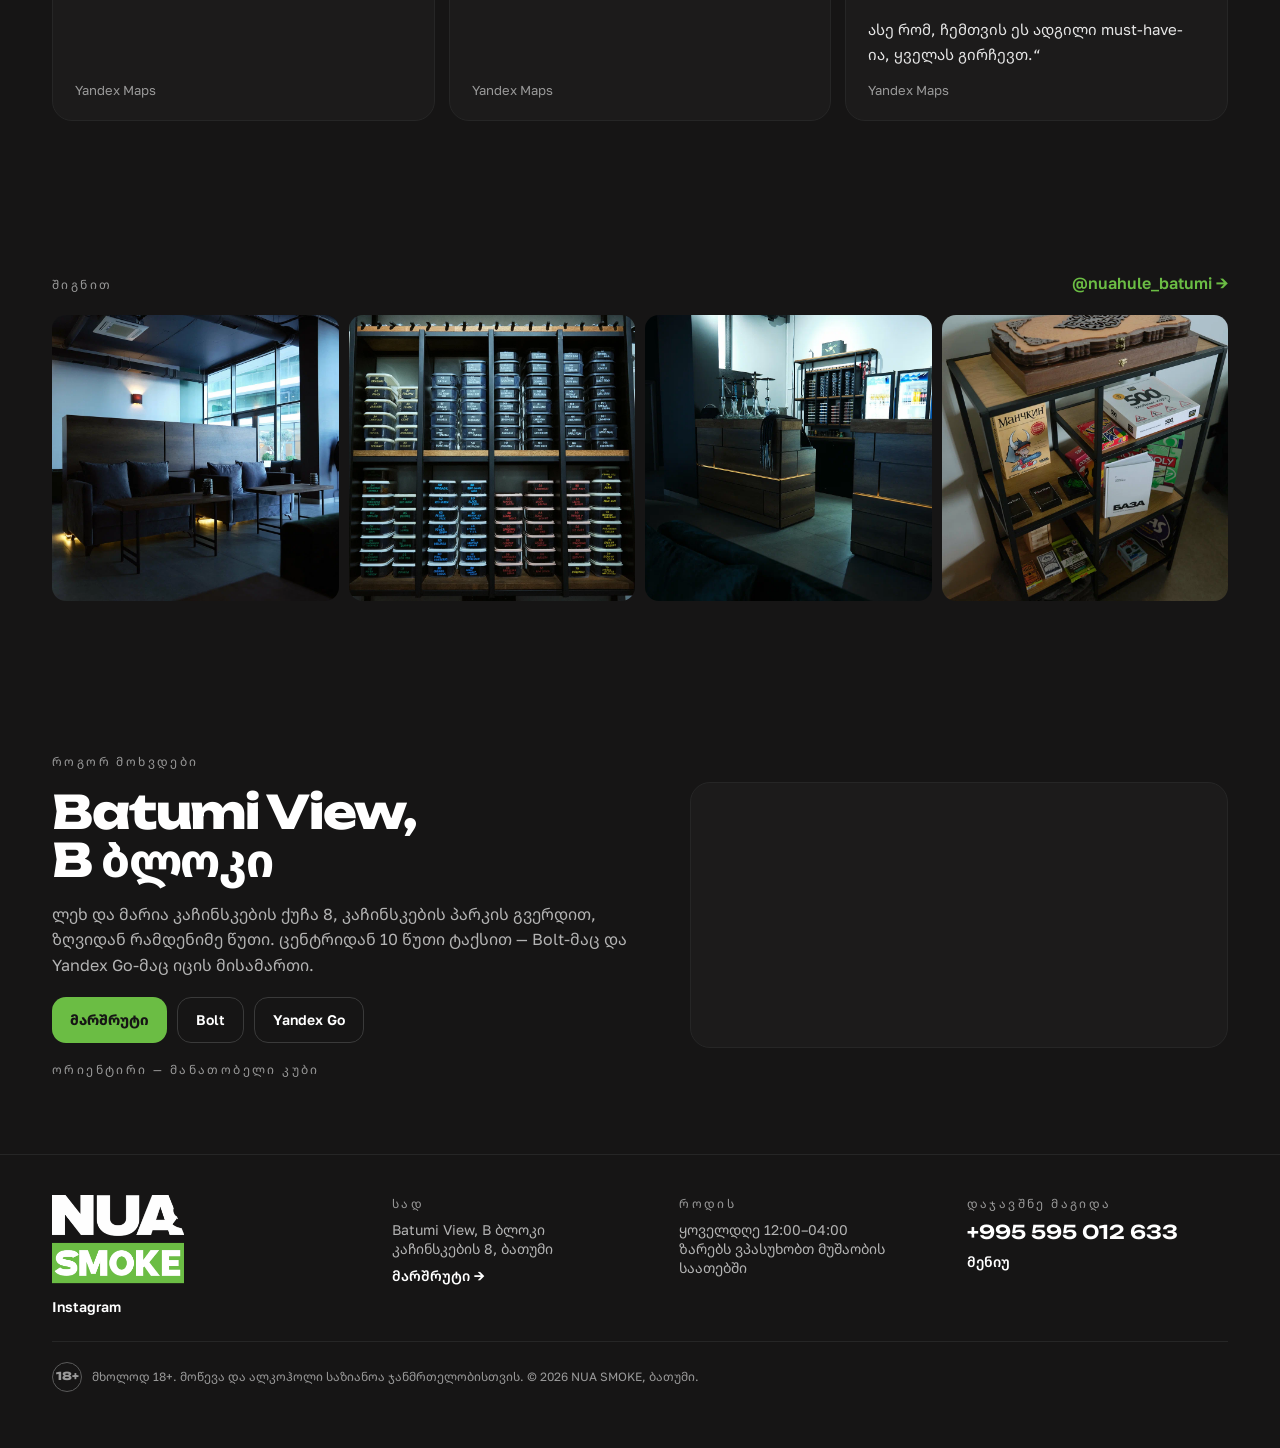
==== commit 76ce4369: "Сайт: мобильная вёрстка, карта, такси и правки текстов - Мобильная версия: вернул отступы у шапки ме" ====
--- a/ka/index.html
+++ b/ka/index.html
@@ -5,13 +5,13 @@
 <meta name="viewport" content="width=device-width,initial-scale=1">
 <title>NUA SMOKE — ნარგილეს ლაუნჯი ბათუმში, ღიაა 4 საათამდე</title>
 <meta name="description" content="ნარგილეს ლაუნჯი ბათუმში: მიქსი შენს გემოზე, 21 ჩინური ჩაი, ათი საავტორო კოქტეილი. ყოველდღე 12:00–04:00, Batumi View B ბლოკი.">
-<link rel="canonical" href="https://REPLACE-WITH-YOUR-PAGES-URL/ka/">
-<link rel="alternate" hreflang="en" href="https://REPLACE-WITH-YOUR-PAGES-URL/">
-<link rel="alternate" hreflang="ru" href="https://REPLACE-WITH-YOUR-PAGES-URL/ru/">
-<link rel="alternate" hreflang="ka" href="https://REPLACE-WITH-YOUR-PAGES-URL/ka/">
+<link rel="canonical" href="https://bortman01.github.io/Hookah/ka/">
+<link rel="alternate" hreflang="en" href="https://bortman01.github.io/Hookah/">
+<link rel="alternate" hreflang="ru" href="https://bortman01.github.io/Hookah/ru/">
+<link rel="alternate" hreflang="ka" href="https://bortman01.github.io/Hookah/ka/">
 <meta property="og:title" content="NUA SMOKE — ნარგილეს ლაუნჯი ბათუმში, ღიაა 4 საათამდე">
 <meta property="og:description" content="ნარგილეს ლაუნჯი ბათუმში: მიქსი შენს გემოზე, 21 ჩინური ჩაი, ათი საავტორო კოქტეილი. ყოველდღე 12:00–04:00, Batumi View B ბლოკი.">
-<meta property="og:image" content="https://REPLACE-WITH-YOUR-PAGES-URL/assets/photos/01-hookahs-lineup.webp">
+<meta property="og:image" content="https://bortman01.github.io/Hookah/assets/photos/01-hookahs-lineup.webp">
 <meta property="og:type" content="website">
 <meta name="theme-color" content="#161515">
 <link rel="icon" href="../assets/logo/nua-n-monogram.svg">
@@ -38,8 +38,8 @@
     <a href="#hookah">ნარგილე</a>
     <a href="#tea">ჩაი</a>
     <a href="#bar">ბარი</a>
+    <a href="#contacts">კონტაქტი</a>
     <a href="menu/">მენიუ</a>
-    <a href="#contacts">კონტაქტი</a>
   </nav>
   <div class="row" style="gap:14px">
     <div class="lang"><a href="../" hreflang="en" class="">EN</a><a href="../ru/" hreflang="ru" class="">RU</a><a href="../ka/" hreflang="ka" class="is-on">KA</a></div>
@@ -72,29 +72,27 @@
     </div>
   </div></section>
 
-  <section class="sect" id="hookah"><div class="wrap"><div class="split">
-    <div class="stack" style="gap:18px">
-      <div class="eyebrow eyebrow--green">ნარგილე</div>
-      <h2>ნარგილე, რომელიც შენთვის იწყობა</h2>
-      <div class="price">
+  <section class="sect" id="hookah"><div class="wrap"><div class="feat feat--hookah">
+    <div class="eyebrow eyebrow--green feat__eye">ნარგილე</div>
+    <h2 class="feat__h">ნარგილე, რომელიც შენთვის იწყობა</h2>
+    <div class="tiles">
+      <figure class="tile"><img src="../assets/photos/03-tobacco-shelf.webp" alt="~100 გემო · 9 ბრენდი" loading="lazy"><figcaption>~100 გემო · 9 ბრენდი</figcaption></figure>
+      <figure class="tile"><img src="../assets/photos/04-bowls.webp" alt="ხელნაკეთი კერამიკული თასები" loading="lazy"><figcaption>ხელნაკეთი კერამიკული თასები</figcaption></figure>
+    </div>
+    <div class="price feat__price">
         <div class="price__row"><span>Premium</span><span class="price__val">70 ₾</span></div>
         <div class="price__row price__row--hi"><span>კლუბის წევრებისთვის</span><span class="price__val">65 ₾</span></div>
         <div class="price__row"><span>გრეიპფრუტზე</span><span class="price__val">80 ₾</span></div>
       </div>
-      <div class="facts"><span class="chip">~100 გემო · 9 ბრენდი</span><span class="chip">ხელნაკეთი კერამიკული თასები</span></div>
-    </div>
-    <div class="media"><img src="../assets/photos/04-bowls.webp" alt="Craft ceramic bowls"></div>
-  </div></div></section>
-
-  <section class="sect" id="tea"><div class="wrap"><div class="split split--flip">
-    <div class="media"><img src="../assets/photos/05-tea-shelf.webp" alt="Chinese tea shelf"></div>
-    <div class="stack" style="gap:18px">
-      <div class="eyebrow eyebrow--green">ჩაი</div>
-      <h2>ჩინური ჩაის თარო და ადამიანი, რომელიც მას იცნობს</h2>
-      <p>Da Hong Pao, Gaba Alishan, Longjing, Bai Mu Dan, Gong Ting და კიდევ ექვსი საავტორო ჩაი. ქილებზე სახელები ხელით არის დაწერილი, ჩაის მასტერი კი ყველაფერზე მოგიყვება.</p>
-      <div class="factline">ულუნი · მწვანე · პუერი · თეთრი · წითელი · მცენარეული · ფისი</div>
-      <a href="menu/#tea" style="font-weight:600">ჩაის სია →</a>
-    </div>
+  </div></div></section>
+
+  <section class="sect" id="tea"><div class="wrap"><div class="feat feat--tea">
+    <div class="eyebrow eyebrow--green feat__eye">ჩაი</div>
+    <h2 class="feat__h">ჩინური ჩაის თარო და ადამიანი, რომელიც მას იცნობს</h2>
+    <div class="media feat__media"><img src="../assets/photos/05-tea-shelf.webp" alt="Chinese tea shelf" loading="lazy"></div>
+    <div class="factline feat__line">ულუნი · მწვანე · პუერი · თეთრი · წითელი · მცენარეული · ფისი</div>
+    <p class="feat__p">Da Hong Pao, Gaba Alishan, Longjing, Bai Mu Dan, Gong Ting და კიდევ ექვსი საავტორო ჩაი. ჩაის მასტერი ყველაფერზე მოგიყვება.</p>
+    <a class="feat__link" href="menu/#tea" style="font-weight:600">ჩაის სია →</a>
   </div></div></section>
 
   <section class="sect" id="bar"><div class="wrap">
@@ -154,7 +152,7 @@
     <div class="panel">
       <div class="eyebrow">დაქირავება და ივენთები</div>
       <h3>აიღე მთელი სივრცე ერთი ღამით</h3><p>დაბადების დღეები, დახურული წვეულებები, გუნდური საღამოები. ფორმატს, ნარგილეებს და ბარს ტელეფონით ვათანხმებთ.</p>
-      <a class="btn btn--ghost btn--sm" href="tel:+995595012633" style="align-self:flex-start">დარეკე დაქირავებაზე</a>
+      <a class="btn btn--ghost btn--sm" href="tel:+995595012633" style="align-self:flex-start">გაიგე პირობები</a>
     </div>
   </div></div></section>
 
@@ -177,13 +175,13 @@
     <div class="stack" style="gap:18px">
       <div class="eyebrow">როგორ მოხვდები</div><h2>Batumi View, B ბლოკი</h2><p>ლეხ და მარია კაჩინსკების ქუჩა 8, კაჩინსკების პარკის გვერდით, ზღვიდან რამდენიმე წუთი. ცენტრიდან 10 წუთი ტაქსით — Bolt-მაც და Yandex Go-მაც იცის მისამართი.</p>
       <div class="row">
-        <a class="btn btn--go btn--sm" href="https://maps.google.com/?q=Batumi+View+Block+B+Lech+and+Maria+Kaczynski+8+Batumi" target="_blank" rel="noopener">მარშრუტი</a>
-        <a class="btn btn--ghost btn--sm" href="https://bolt.eu/" target="_blank" rel="noopener">Bolt</a>
-        <a class="btn btn--ghost btn--sm" href="https://taxi.yandex.com/" target="_blank" rel="noopener">Yandex Go</a>
+        <a class="btn btn--go btn--sm" href="https://www.google.com/maps/dir/?api=1&amp;destination=Nuahule+Smoke+Batumi&amp;destination_place_id=ChIJ7ZgDi6uFZ0ARDMnWfTGJ0kk" target="_blank" rel="noopener">მარშრუტი</a>
+        <a class="btn btn--ghost btn--sm" href="https://bolt.sng.link/Epy3j/o5l4/8p88" target="_blank" rel="noopener" data-copy-go="Batumi View, Block B, 8 Lech and Maria Kaczyński St, Batumi" data-copied="მისამართი დაკოპირდა">Bolt</a>
+        <a class="btn btn--ghost btn--sm" href="https://3.redirect.appmetrica.yandex.com/route?end-lat=41.62292&amp;end-lon=41.5934384&amp;ref=nuasmoke&amp;appmetrica_tracking_id=25395763362139037" target="_blank" rel="noopener">Yandex Go</a>
       </div>
       <div class="eyebrow">ორიენტირი — მანათობელი კუბი</div>
     </div>
-    <div class="map"><iframe src="https://www.google.com/maps?q=41.6412,41.6216&z=16&output=embed" loading="lazy" title="NUA SMOKE map" referrerpolicy="no-referrer-when-downgrade"></iframe></div>
+    <div class="map"><iframe src="https://www.google.com/maps?q=Nuahule+Smoke,+8+Lech+and+Maria+Kaczy%C5%84ski+St,+Batumi&amp;z=17&amp;output=embed" loading="lazy" title="NUA SMOKE map" referrerpolicy="no-referrer-when-downgrade"></iframe></div>
   </div></div></section>
 </main>
 <footer class="ftr" id="contacts"><div class="wrap">
@@ -193,7 +191,7 @@
       <a href="https://instagram.com/nuahule_batumi" target="_blank" rel="noopener">Instagram</a>
     </div>
     <div class="stack" style="gap:8px"><div class="eyebrow">სად</div><div>Batumi View, B ბლოკი<br>კაჩინსკების 8, ბათუმი</div>
-      <a href="https://maps.google.com/?q=Batumi+View+Block+B+Lech+and+Maria+Kaczynski+8+Batumi" target="_blank" rel="noopener">მარშრუტი →</a></div>
+      <a href="https://www.google.com/maps/dir/?api=1&amp;destination=Nuahule+Smoke+Batumi&amp;destination_place_id=ChIJ7ZgDi6uFZ0ARDMnWfTGJ0kk" target="_blank" rel="noopener">მარშრუტი →</a></div>
     <div class="stack" style="gap:8px"><div class="eyebrow">როდის</div><div>ყოველდღე 12:00–04:00<br>ზარებს ვპასუხობთ მუშაობის საათებში</div></div>
     <div class="stack" style="gap:8px"><div class="eyebrow">დაჯავშნე მაგიდა</div>
       <a href="tel:+995595012633" style="font-family:var(--display);font-size:19px">+995 595 012 633</a>
@@ -204,9 +202,9 @@
 <nav class="callbar">
   <a class="is-go" href="tel:+995595012633">დარეკვა</a>
   <a href="menu/">მენიუ</a>
-  <a href="https://maps.google.com/?q=Batumi+View+Block+B+Lech+and+Maria+Kaczynski+8+Batumi" target="_blank" rel="noopener">მარშრუტი</a>
+  <a href="https://www.google.com/maps/dir/?api=1&amp;destination=Nuahule+Smoke+Batumi&amp;destination_place_id=ChIJ7ZgDi6uFZ0ARDMnWfTGJ0kk" target="_blank" rel="noopener">მარშრუტი</a>
 </nav>
-<script type="application/ld+json">{"@context":"https://schema.org","@type":"BarOrPub","name":"NUA SMOKE","image":"https://REPLACE-WITH-YOUR-PAGES-URL/assets/photos/01-hookahs-lineup.webp","telephone":"+995595012633","priceRange":"₾₾","currenciesAccepted":"GEL","smokingAllowed":true,"address":{"@type":"PostalAddress","streetAddress":"Lech and Maria Kaczyński St 8, Batumi View, Block B","addressLocality":"Batumi","addressCountry":"GE"},"geo":{"@type":"GeoCoordinates","latitude":41.6412,"longitude":41.6216},"openingHoursSpecification":[{"@type":"OpeningHoursSpecification","dayOfWeek":["Monday","Tuesday","Wednesday","Thursday","Friday","Saturday","Sunday"],"opens":"12:00","closes":"04:00"}],"aggregateRating":{"@type":"AggregateRating","ratingValue":"5.0","reviewCount":"48"},"sameAs":["https://instagram.com/nuahule_batumi"],"url":"https://REPLACE-WITH-YOUR-PAGES-URL/"}</script>
+<script type="application/ld+json">{"@context":"https://schema.org","@type":"BarOrPub","name":"NUA SMOKE","image":"https://bortman01.github.io/Hookah/assets/photos/01-hookahs-lineup.webp","telephone":"+995595012633","priceRange":"₾₾","currenciesAccepted":"GEL","smokingAllowed":true,"address":{"@type":"PostalAddress","streetAddress":"Lech and Maria Kaczyński St 8, Batumi View, Block B","addressLocality":"Batumi","addressCountry":"GE"},"geo":{"@type":"GeoCoordinates","latitude":41.62292,"longitude":41.5934384},"openingHoursSpecification":[{"@type":"OpeningHoursSpecification","dayOfWeek":["Monday","Tuesday","Wednesday","Thursday","Friday","Saturday","Sunday"],"opens":"12:00","closes":"04:00"}],"aggregateRating":{"@type":"AggregateRating","ratingValue":"5.0","reviewCount":"48"},"sameAs":["https://instagram.com/nuahule_batumi"],"url":"https://bortman01.github.io/Hookah/"}</script>
 <script src="../assets/site.js"></script>
 </body>
 </html>
--- a/assets/site.css
+++ b/assets/site.css
@@ -6,7 +6,7 @@
 }
 *{box-sizing:border-box}
 html{scroll-behavior:smooth}
-body{margin:0;background:var(--bg);color:var(--ink);font-family:var(--text);-webkit-font-smoothing:antialiased;overflow-x:hidden}
+body{margin:0;background:var(--bg);color:var(--ink);font-family:var(--text);-webkit-font-smoothing:antialiased;overflow-x:hidden;overflow-x:clip}
 body.is-locked{overflow:hidden}
 img,video{display:block;max-width:100%}
 a{color:var(--green);text-decoration:none}
@@ -69,7 +69,8 @@
 .card-photo__txt{font-size:14px;line-height:1.45;color:#e6e6e6;margin-top:6px;text-shadow:0 1px 10px rgba(0,0,0,.7)}
 
 /* split blocks */
-.split{display:grid;gap:28px;grid-template-columns:1fr;align-items:center}
+.split{display:grid;gap:28px;grid-template-columns:minmax(0,1fr);align-items:center}
+.split>*{min-width:0}
 .media{border-radius:20px;overflow:hidden;background:var(--bg2)}
 .media img{width:100%;height:100%;object-fit:cover;aspect-ratio:4/3}
 .price{display:flex;flex-direction:column;gap:1px;border:1px solid var(--line);border-radius:16px;overflow:hidden;max-width:460px}
@@ -80,6 +81,18 @@
 .factline{font-size:13px;line-height:1.6;color:var(--dim);white-space:nowrap;overflow-x:auto}
 .facts{display:flex;flex-wrap:wrap;gap:9px}
 .chip{padding:9px 14px;border-radius:999px;border:1px solid #2f2f2f;font-size:13px;font-weight:500;white-space:nowrap}
+
+/* hookah + tea feature blocks: mobile = DOM order, desktop = grid areas */
+.feat{display:grid;grid-template-columns:minmax(0,1fr);gap:18px}
+.feat>*{min-width:0}
+.feat>a{justify-self:start}
+.feat .price{max-width:none}
+.feat--tea .media img{aspect-ratio:auto;height:200px;object-position:50% 45%}
+.tiles{display:grid;grid-template-columns:repeat(2,minmax(0,1fr));gap:10px}
+.tile{position:relative;height:150px;margin:0;border-radius:16px;overflow:hidden;background:var(--bg2)}
+.tile img{width:100%;height:100%;object-fit:cover}
+.tile figcaption{position:absolute;left:0;right:0;bottom:0;padding:22px 12px 10px;font-size:12px;font-weight:600;line-height:1.35;color:#fff;
+  background:linear-gradient(180deg,transparent,rgba(10,10,10,.88))}
 
 /* bar */
 .cocktails{display:grid;gap:12px;grid-template-columns:1fr}
@@ -161,7 +174,7 @@
 .gate__btns .btn{height:56px;font-size:16px}
 
 /* menu page */
-.mhead{padding:26px 0 10px}
+.mhead{padding-top:26px;padding-bottom:10px}
 .wifi{display:flex;align-items:center;justify-content:space-between;gap:14px;border-radius:16px;background:var(--bg2);border:1px solid var(--line);padding:16px 18px}
 .wifi__k{font-size:12px;letter-spacing:.16em;text-transform:uppercase;color:var(--mute)}
 .wifi__v{font-family:var(--display);font-weight:800;font-size:16px}
@@ -169,7 +182,7 @@
 .search{display:flex;align-items:center;gap:10px;border-radius:14px;background:var(--bg2);border:1px solid var(--line);padding:0 16px;height:50px;margin-top:12px}
 .search input{flex:1;background:transparent;border:0;outline:none;color:#fff;font-family:var(--text);font-size:15px}
 .search input::placeholder{color:var(--mute)}
-.tabs{position:sticky;top:50px;z-index:30;display:flex;gap:8px;overflow-x:auto;padding:12px 18px;margin:0 -18px;
+.tabs{position:sticky;top:50px;z-index:30;display:flex;gap:8px;overflow-x:auto;padding:12px 18px;margin:0;
   background:rgba(22,21,21,.94);backdrop-filter:blur(12px);border-bottom:1px solid var(--line);scrollbar-width:none}
 .tabs::-webkit-scrollbar{display:none}
 .tabs a{flex:0 0 auto;padding:9px 14px;border-radius:999px;border:1px solid #2f2f2f;color:#fff;font-size:13px;font-weight:600;white-space:nowrap}
@@ -194,7 +207,19 @@
   .wrap,.hdr__in,.hero__in{padding-left:32px;padding-right:32px}
   .sect{padding:76px 0}
   .cards3{grid-template-columns:repeat(3,1fr)}
-  .card-photo{min-height:260px;padding:22px}
+  .card-photo{min-height:280px;padding:178px 22px 22px;justify-content:flex-start}
+  .feat{column-gap:44px}
+  .feat--hookah{grid-template-columns:minmax(0,1.05fr) minmax(0,.95fr);grid-template-rows:1fr auto auto auto 1fr;
+    grid-template-areas:". tiles" "eye tiles" "h tiles" "price tiles" ". tiles"}
+  .feat--tea{grid-template-columns:minmax(0,1.05fr) minmax(0,1fr);grid-template-rows:1fr repeat(5,auto) 1fr;
+    grid-template-areas:"media ." "media eye" "media h" "media p" "media line" "media link" "media ."}
+  .feat__eye{grid-area:eye}.feat__h{grid-area:h}.feat__price{grid-area:price}.feat__media{grid-area:media}
+  .feat__p{grid-area:p}.feat__line{grid-area:line}.feat__link{grid-area:link}
+  .feat .tiles{grid-area:tiles;gap:14px;align-self:center}
+  .feat .tile{height:clamp(280px,32vw,380px);border-radius:18px}
+  .feat .tile figcaption{padding:28px 16px 14px;font-size:14px}
+  .feat--tea .media img{height:clamp(320px,38vw,460px)}
+  .tabs{padding-left:32px;padding-right:32px}
   .cocktails{grid-template-columns:repeat(2,1fr)}
   .dn{grid-template-columns:1fr 1fr}
   .duo{grid-template-columns:1fr 1fr}
@@ -212,7 +237,7 @@
   .callbar{display:none}
   .ftr{padding-bottom:56px}
   .rev__txt{font-size:15px;line-height:1.7}
-  .tabs{position:static;margin:0;padding:14px 0;background:none;border:0}
+  .tabs{position:static;padding:14px max(32px,calc((100% - 1240px) / 2 + 32px));background:none;border:0}
 }
 @media (prefers-reduced-motion:reduce){*{animation:none!important;transition:none!important;scroll-behavior:auto!important}}
 
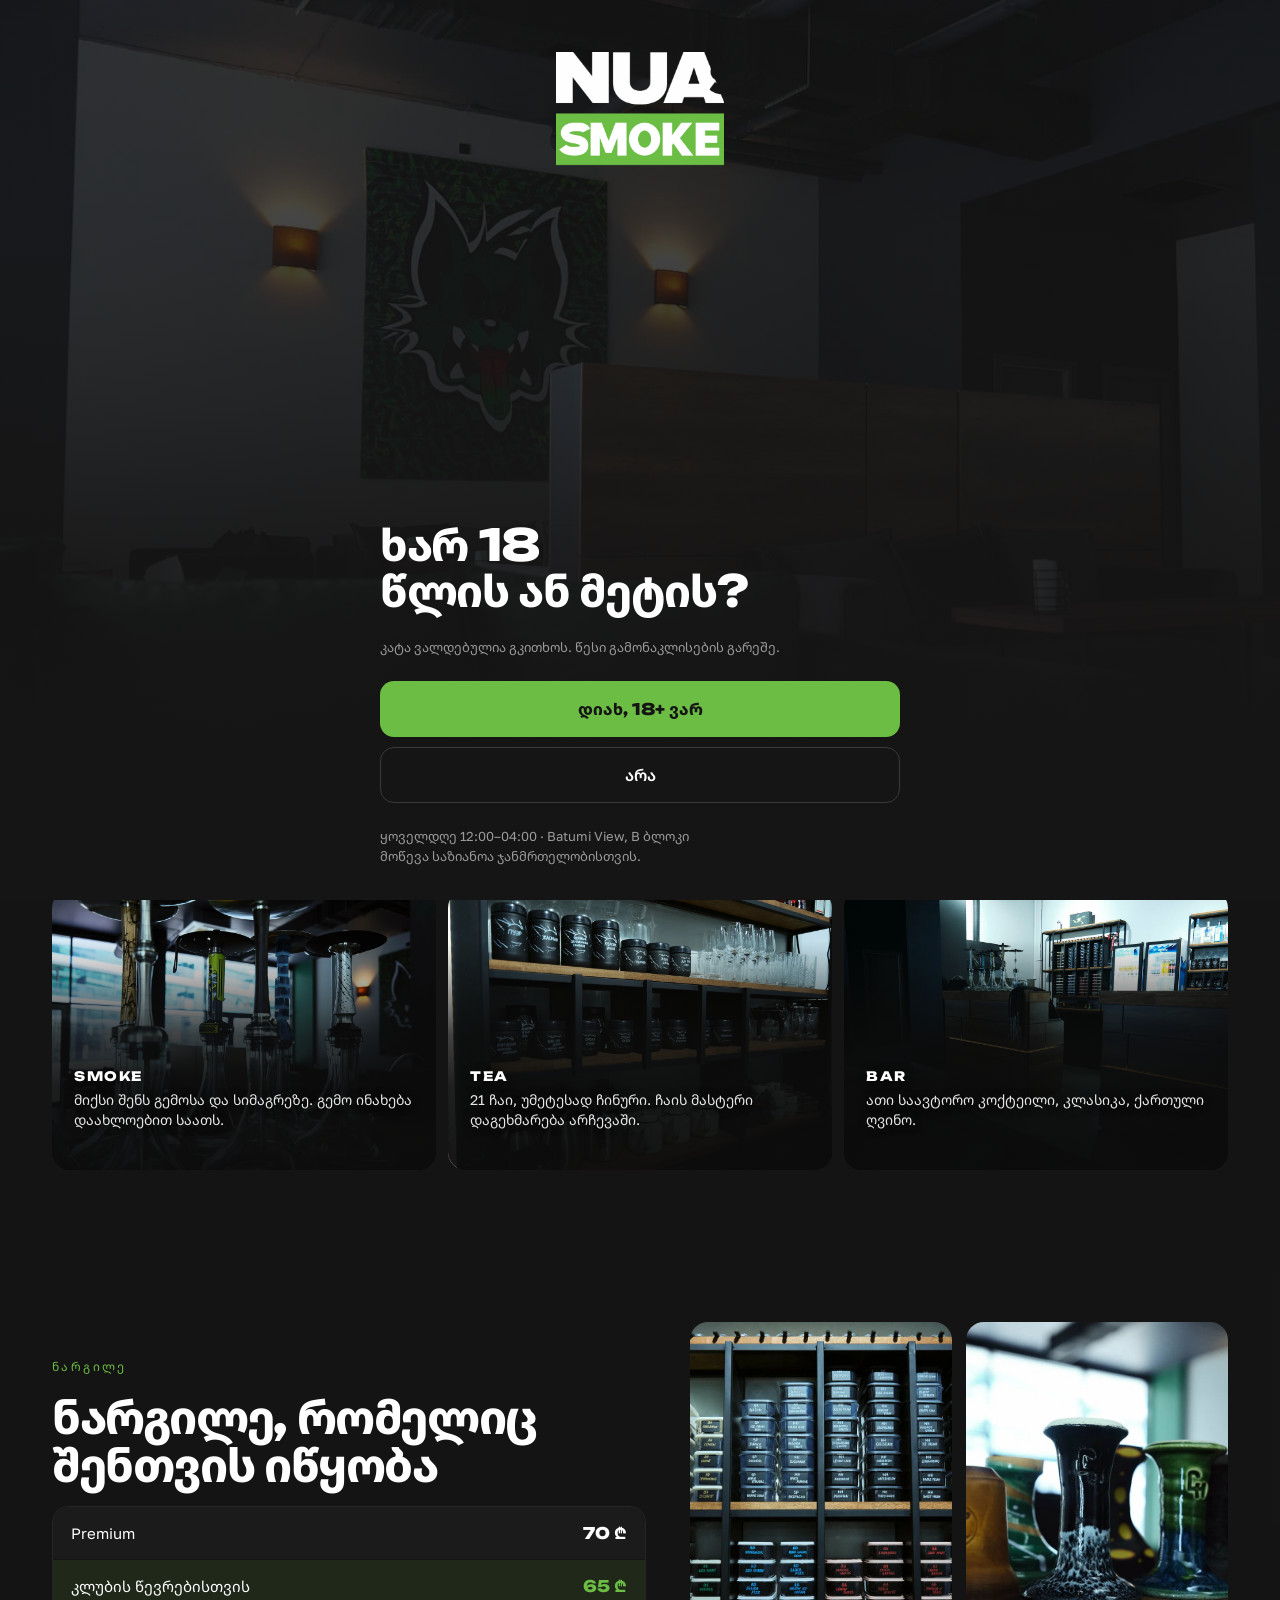
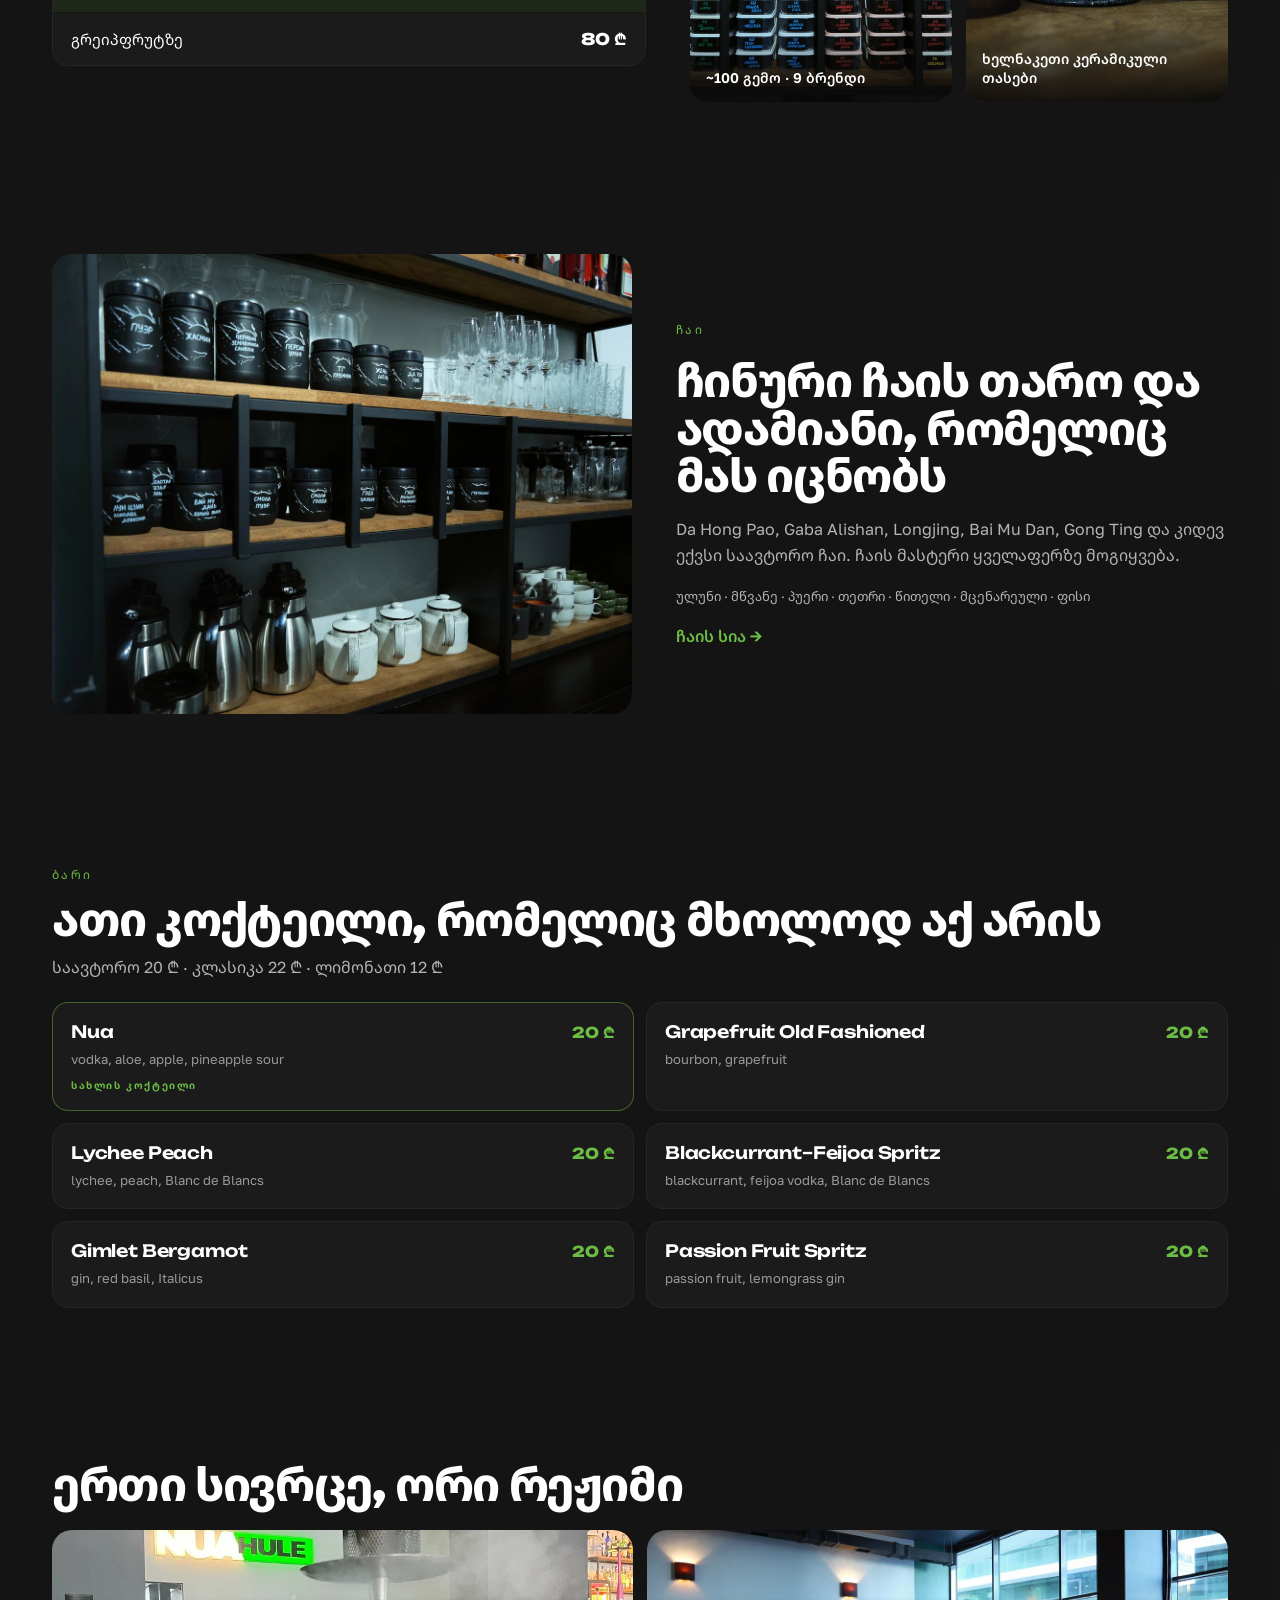
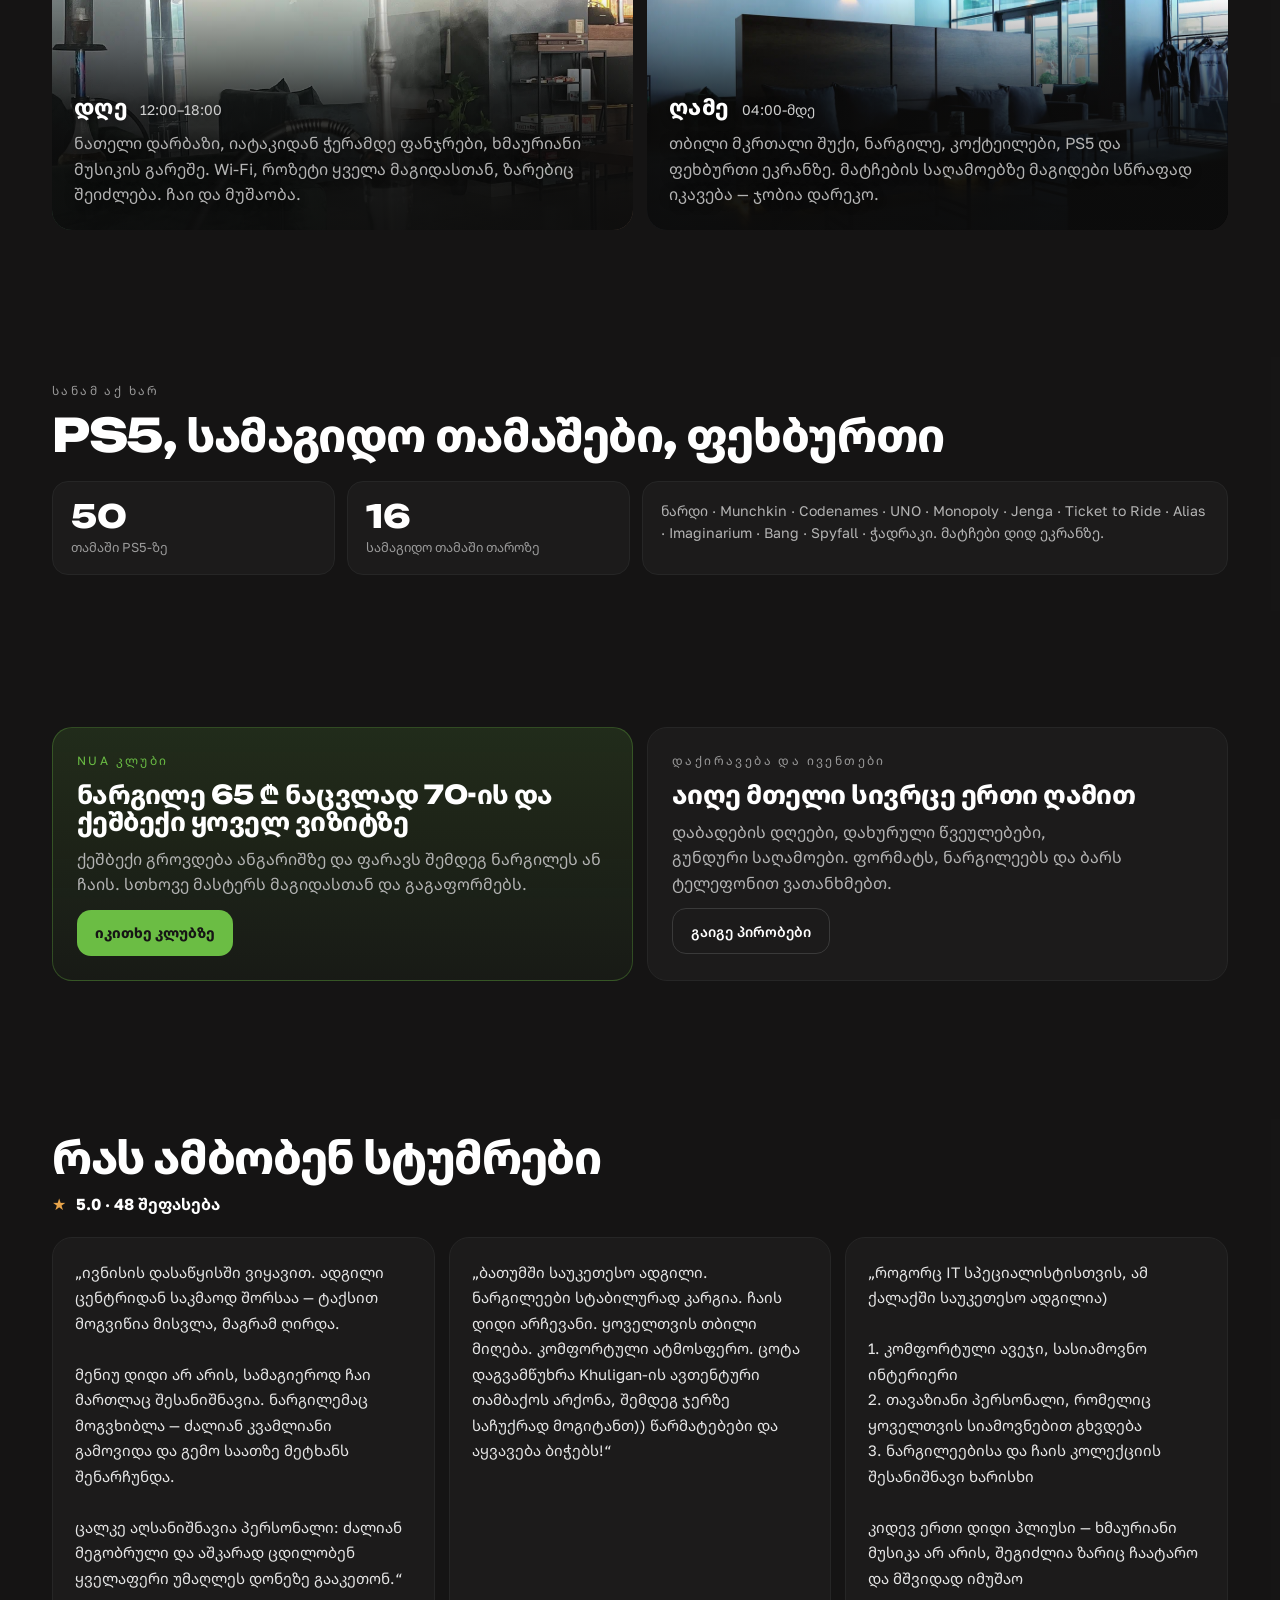
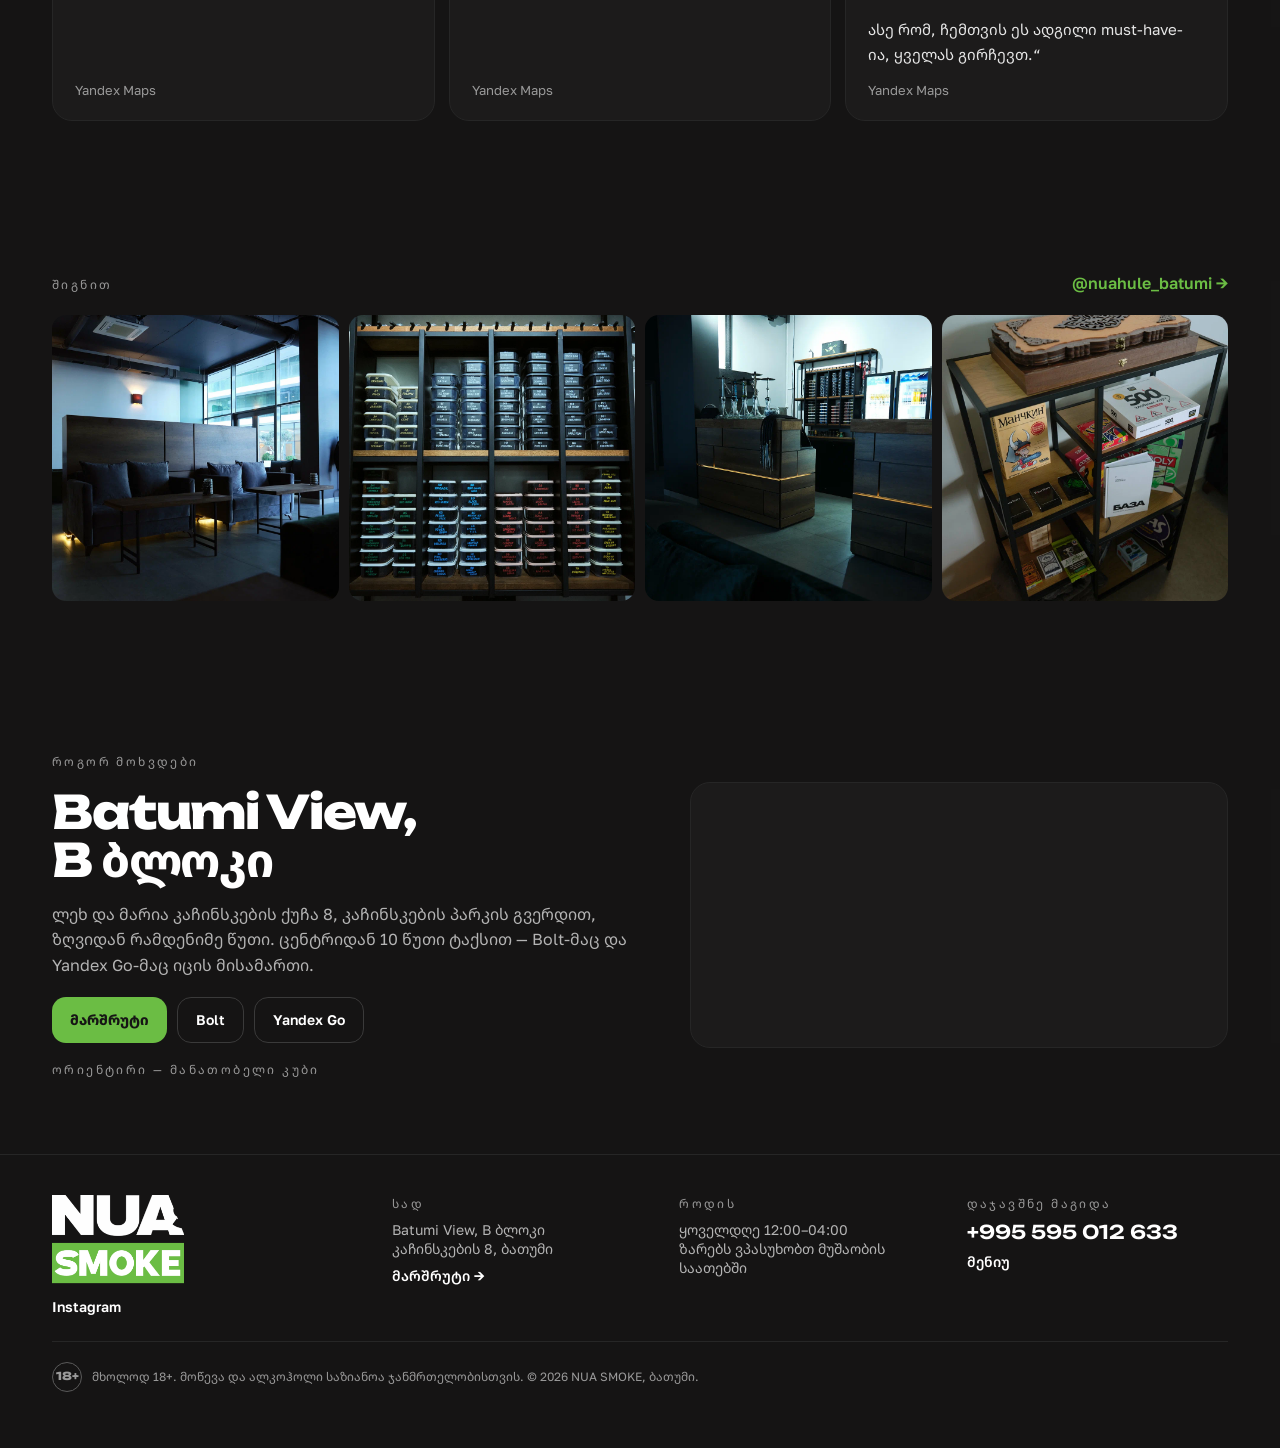
==== commit 1deff11a: "Главная: видео с дымом фоном на всю страницу - Видео вынесено из hero в фиксированный слой .bgvid (к" ====
--- a/ka/index.html
+++ b/ka/index.html
@@ -18,7 +18,7 @@
 <link rel="preconnect" href="https://fonts.googleapis.com">
 <link rel="preconnect" href="https://fonts.gstatic.com" crossorigin>
 <link href="https://fonts.googleapis.com/css2?family=Unbounded:wght@400;600;800&family=Golos+Text:wght@400;500;600;700&family=Noto+Sans+Georgian:wght@400;600;700&display=swap" rel="stylesheet">
-<link rel="stylesheet" href="../assets/site.css">
+<link rel="stylesheet" href="../assets/site.css?v=68b29d92">
 </head>
 <body><div class="gate" id="gate" role="dialog" aria-modal="true" aria-label="18+">
   <div class="gate__bg"><img src="../assets/photos/07-hall-cat-mascot.webp" alt=""></div>
@@ -32,7 +32,8 @@
     </div>
     <div class="gate__note">ყოველდღე 12:00–04:00 · Batumi View, B ბლოკი<br>მოწევა საზიანოა ჯანმრთელობისთვის.</div>
   </div>
-</div><header class="hdr"><div class="hdr__in">
+</div><div class="bgvid bgvid--home" aria-hidden="true"><video src="../assets/video/smoke2_360p.mp4" autoplay muted loop playsinline></video></div>
+<header class="hdr"><div class="hdr__in">
   <a href="#top"><img class="hdr__logo" src="../assets/logo/nua-smoke-horizontal.png" alt="NUA SMOKE"></a>
   <nav class="nav">
     <a href="#hookah">ნარგილე</a>
@@ -48,9 +49,7 @@
 </div></header>
 <main id="top">
   <section class="hero">
-    <div class="hero__media">
-      <video src="../assets/video/smoke2_360p.mp4" poster="../assets/photos/01-hookahs-lineup.webp" autoplay muted loop playsinline aria-hidden="true"></video>
-    </div>
+    <div class="hero__media"></div>
     <div class="hero__in">
       <span class="badge"><span class="badge__star">★</span>5.0 Yandex Maps-სა და TripAdvisor-ზე · 48 შეფასება</span>
       <h1>სქელი კვამლი. ნამდვილი ჩაი.<br><span style="color:#6BBD44">ღიაა 4 საათამდე.</span></h1>
@@ -205,6 +204,6 @@
   <a href="https://www.google.com/maps/dir/?api=1&amp;destination=Nuahule+Smoke+Batumi&amp;destination_place_id=ChIJ7ZgDi6uFZ0ARDMnWfTGJ0kk" target="_blank" rel="noopener">მარშრუტი</a>
 </nav>
 <script type="application/ld+json">{"@context":"https://schema.org","@type":"BarOrPub","name":"NUA SMOKE","image":"https://bortman01.github.io/Hookah/assets/photos/01-hookahs-lineup.webp","telephone":"+995595012633","priceRange":"₾₾","currenciesAccepted":"GEL","smokingAllowed":true,"address":{"@type":"PostalAddress","streetAddress":"Lech and Maria Kaczyński St 8, Batumi View, Block B","addressLocality":"Batumi","addressCountry":"GE"},"geo":{"@type":"GeoCoordinates","latitude":41.62292,"longitude":41.5934384},"openingHoursSpecification":[{"@type":"OpeningHoursSpecification","dayOfWeek":["Monday","Tuesday","Wednesday","Thursday","Friday","Saturday","Sunday"],"opens":"12:00","closes":"04:00"}],"aggregateRating":{"@type":"AggregateRating","ratingValue":"5.0","reviewCount":"48"},"sameAs":["https://instagram.com/nuahule_batumi"],"url":"https://bortman01.github.io/Hookah/"}</script>
-<script src="../assets/site.js"></script>
+<script src="../assets/site.js?v=4f79dc56"></script>
 </body>
 </html>
--- a/assets/site.css
+++ b/assets/site.css
@@ -47,7 +47,7 @@
 .hero{position:relative;min-height:78vh;display:flex;align-items:flex-end;overflow:hidden}
 .hero__media,.hero__media video,.hero__media img{position:absolute;inset:0;width:100%;height:100%;object-fit:cover}
 .hero__media::after{content:"";position:absolute;inset:0;z-index:1;pointer-events:none;
-  background:linear-gradient(180deg,rgba(22,21,21,.55) 0%,rgba(22,21,21,.25) 38%,rgba(22,21,21,.92) 88%,#161515 100%)}
+  background:linear-gradient(180deg,rgba(22,21,21,.24) 0%,rgba(22,21,21,0) 38%,rgba(22,21,21,.57) 88%,rgba(22,21,21,.64) 100%)}
 .hero__in{position:relative;z-index:2;display:flex;flex-direction:column;gap:18px;padding:120px 18px 44px;max-width:1240px;margin:0 auto;width:100%}
 .hero__sub{font-size:clamp(15px,1.4vw,18px);color:#c4c4c4;max-width:56ch;line-height:1.55}
 .badge{display:inline-flex;align-items:center;gap:8px;align-self:flex-start;padding:7px 13px;border-radius:999px;
@@ -174,6 +174,14 @@
 .gate__btns .btn{height:56px;font-size:16px}
 
 /* menu page */
+/* fixed smoke video behind the whole menu; z-index:-1 paints above the canvas background, below content */
+.bgvid{position:fixed;inset:0;z-index:-1;overflow:hidden;pointer-events:none}
+.bgvid video{width:100%;height:100%;object-fit:cover}
+.bgvid::after{content:"";position:absolute;inset:0;background:rgba(22,21,21,.72)}
+/* home: light base dim over the video, hero adds its own gradient on top, every block below
+   gets a .64 wash so text stays readable. Combined: hero .33/.12/.62 -> .68, same as the blocks */
+.bgvid--home::after{background:rgba(22,21,21,.12)}
+.bgvid--home~main>.sect,.bgvid--home~.ftr{background:rgba(22,21,21,.64)}
 .mhead{padding-top:26px;padding-bottom:10px}
 .wifi{display:flex;align-items:center;justify-content:space-between;gap:14px;border-radius:16px;background:var(--bg2);border:1px solid var(--line);padding:16px 18px}
 .wifi__k{font-size:12px;letter-spacing:.16em;text-transform:uppercase;color:var(--mute)}
